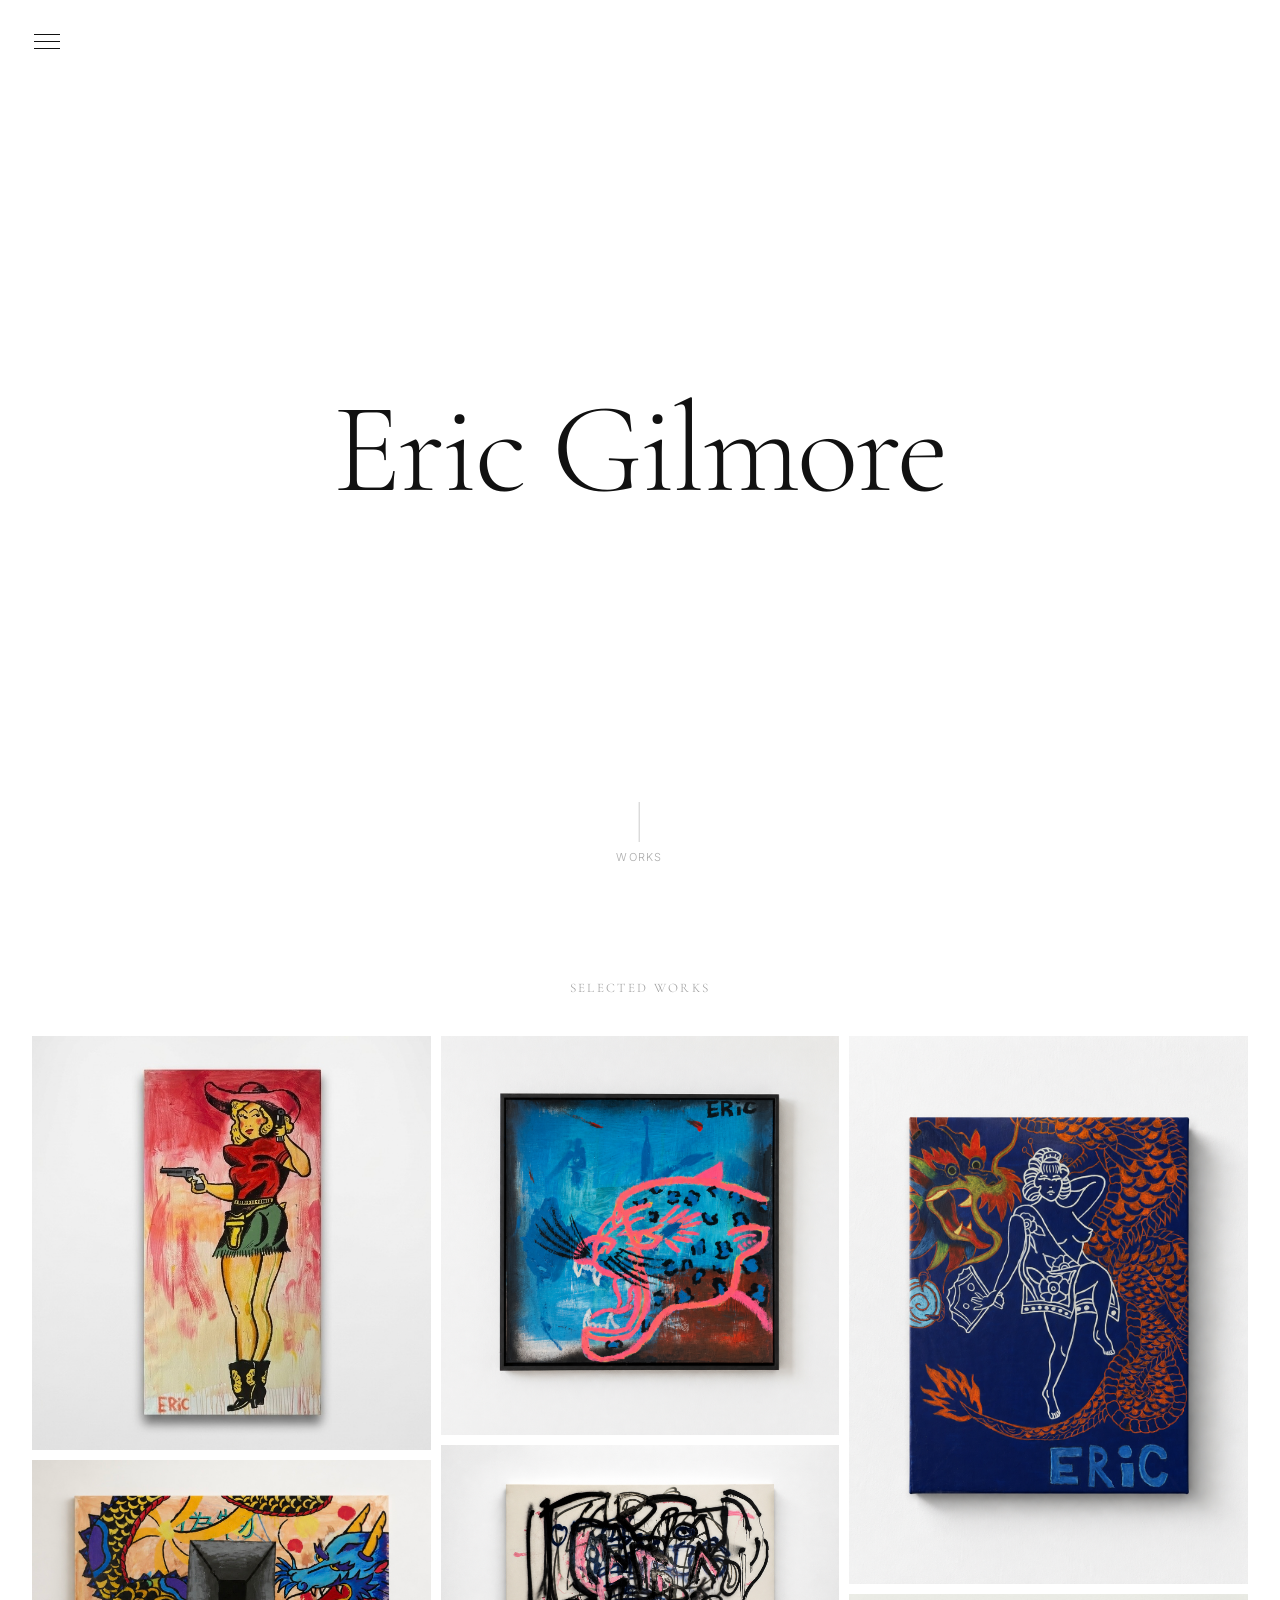
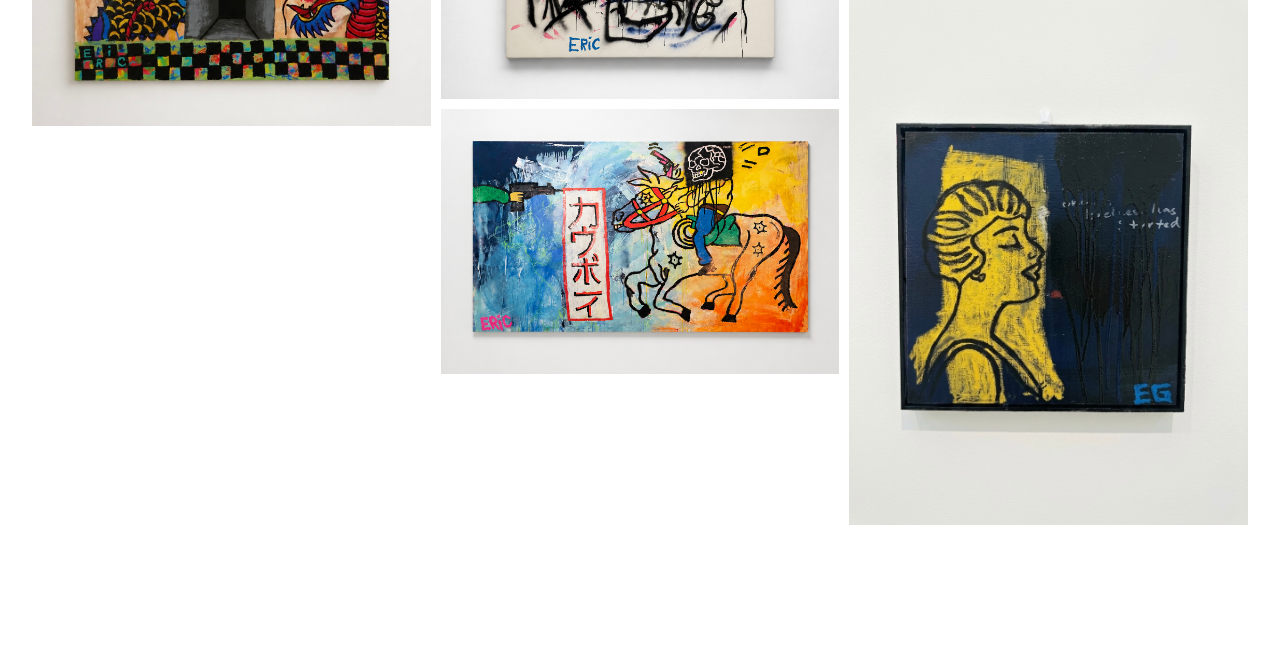
==== index.html @ d4f79631 "add speed-head favicon to all pages Co-Authored-By: Claude Sonnet 4.6 <noreply@anthropic.com>" ====
<!DOCTYPE html>
<html lang="en">
<head>
  <meta charset="UTF-8">
  <base href="/">
  <meta name="viewport" content="width=device-width, initial-scale=1.0">
  <title>Eric Gilmore — Paintings</title>
  <meta name="description" content="Original paintings by Eric Gilmore. Oil on canvas and linen.">
  <link rel="preconnect" href="https://fonts.googleapis.com">
  <link rel="preconnect" href="https://fonts.gstatic.com" crossorigin>
  <link href="https://fonts.googleapis.com/css2?family=Cormorant+Garamond:ital,wght@0,300;0,400;1,300&family=Inter:wght@300;400&display=swap" rel="stylesheet">
  <link rel="icon" type="image/jpeg" href="/images/speed-head/speed-logo.jpg">
  <link rel="stylesheet" href="css/style.css">
</head>
<body>

  <!-- Hamburger menu button (top-left) -->
  <button class="menu-btn" id="menuBtn" aria-label="Open menu" aria-expanded="false">
    <span></span>
    <span></span>
    <span></span>
  </button>

  <!-- Full-screen overlay menu -->
  <nav class="menu-overlay" id="menuOverlay" aria-hidden="true">
    <p class="menu-nav-label">Navigation</p>
    <ul>
      <li><a href="/about/">About</a></li>
      <li><a href="/exhibits/">Exhibits</a></li>
      <li><a href="/contact/">Contact</a></li>
    </ul>
  </nav>

  <!-- Hero banner -->
  <section class="hero">
    <h1>Eric Gilmore</h1>
    <div class="hero-scroll" aria-hidden="true">
      <div class="hero-scroll-line"></div>
      <span>Works</span>
    </div>
  </section>

  <!-- Gallery -->
  <section class="gallery-section" id="works">
    <h2>Selected Works</h2>
    <div class="gallery" id="gallery"></div>
  </section>

  <script src="js/artworks.js"></script>
  <script src="js/main.js"></script>
</body>
</html>
---- css/style.css ----
/* ── Reset & Base ── */
*, *::before, *::after { box-sizing: border-box; margin: 0; padding: 0; }

html { scroll-behavior: smooth; }

body {
  background: #fff;
  color: #111;
  font-family: 'Inter', 'Helvetica Neue', Helvetica, sans-serif;
  font-weight: 300;
  -webkit-font-smoothing: antialiased;
}

/* ── Menu Button ── */
.menu-btn {
  position: absolute;
  top: 28px;
  left: 28px;
  z-index: 300;
  background: none;
  border: none;
  cursor: pointer;
  padding: 6px;
  display: flex;
  flex-direction: column;
  gap: 6px;
}

.menu-btn span {
  display: block;
  width: 26px;
  height: 1px;
  background: #111;
  transition: all 0.35s cubic-bezier(0.76, 0, 0.24, 1);
  transform-origin: center;
}

.menu-btn.is-open span:nth-child(1) {
  transform: translateY(7px) rotate(45deg);
}
.menu-btn.is-open span:nth-child(2) {
  opacity: 0;
  transform: scaleX(0);
}
.menu-btn.is-open span:nth-child(3) {
  transform: translateY(-7px) rotate(-45deg);
}

/* ── Menu Overlay ── */
.menu-overlay {
  position: fixed;
  inset: 0;
  background: #fff;
  z-index: 200;
  display: flex;
  flex-direction: column;
  justify-content: flex-start;
  padding: 15vh 10vw 10vh;
  overflow-y: auto;
  transform: translateY(-100%);
  transition: transform 0.5s cubic-bezier(0.76, 0, 0.24, 1);
  pointer-events: none;
}

.menu-overlay.is-open {
  transform: translateY(0);
  pointer-events: all;
}

.menu-overlay ul {
  list-style: none;
}

.menu-overlay li {
  overflow: hidden;
  margin-bottom: 16px;
}

.menu-overlay a {
  display: block;
  font-family: 'Cormorant Garamond', 'Georgia', serif;
  font-size: clamp(52px, 9vw, 112px);
  font-weight: 300;
  color: #111;
  text-decoration: none;
  letter-spacing: -0.02em;
  line-height: 1.05;
  transform: translateY(100%);
  transition: transform 0.5s cubic-bezier(0.76, 0, 0.24, 1), color 0.2s ease;
}

.menu-overlay.is-open a {
  transform: translateY(0);
}

.menu-overlay li:nth-child(2) a { transition-delay: 0.06s; }
.menu-overlay li:nth-child(3) a { transition-delay: 0.12s; }

.menu-overlay a:hover {
  font-style: italic;
  color: #555;
}

.menu-nav-label {
  font-size: 11px;
  letter-spacing: 0.15em;
  text-transform: uppercase;
  color: #999;
  margin-bottom: 40px;
}

/* ── Hero ── */
.hero {
  height: 100vh;
  display: flex;
  flex-direction: column;
  align-items: center;
  justify-content: center;
  position: relative;
}

.hero h1 {
  font-family: 'Cormorant Garamond', 'Georgia', serif;
  font-weight: 300;
  font-size: clamp(56px, 10vw, 160px);
  letter-spacing: -0.02em;
  text-align: center;
  line-height: 1;
  color: #111;
}

.hero-scroll {
  position: absolute;
  bottom: 36px;
  left: 50%;
  transform: translateX(-50%);
  display: flex;
  flex-direction: column;
  align-items: center;
  gap: 8px;
  color: #aaa;
  font-size: 11px;
  letter-spacing: 0.12em;
  text-transform: uppercase;
  animation: fadeInUp 1.2s ease 0.8s both;
}

.hero-scroll-line {
  width: 1px;
  height: 40px;
  background: #ccc;
  animation: scrollLine 1.8s ease-in-out infinite;
}

@keyframes scrollLine {
  0% { transform: scaleY(0); transform-origin: top; }
  50% { transform: scaleY(1); transform-origin: top; }
  50.01% { transform-origin: bottom; }
  100% { transform: scaleY(0); transform-origin: bottom; }
}

@keyframes fadeInUp {
  from { opacity: 0; transform: translateX(-50%) translateY(12px); }
  to { opacity: 1; transform: translateX(-50%) translateY(0); }
}

/* ── Gallery ── */
.gallery-section {
  padding: 80px 32px 120px;
}

.gallery-section h2 {
  font-family: 'Cormorant Garamond', serif;
  font-weight: 300;
  font-size: 13px;
  letter-spacing: 0.18em;
  text-transform: uppercase;
  color: #999;
  margin-bottom: 40px;
  text-align: center;
}

.gallery {
  columns: 3;
  column-gap: 10px;
}

@media (max-width: 900px) { .gallery { columns: 2; } }
@media (max-width: 540px) { .gallery { columns: 1; } }

/* ── Artwork Item ── */
.artwork-item {
  break-inside: avoid;
  margin-bottom: 10px;
  position: relative;
  cursor: pointer;
  overflow: hidden;
  display: block;
  text-decoration: none;
}

.artwork-img {
  width: 100%;
  display: block;
  height: auto;
  image-rendering: auto;
  transition: transform 0.5s cubic-bezier(0.25, 0.46, 0.45, 0.94);
}

.artwork-placeholder {
  width: 100%;
  display: block;
  transition: transform 0.5s cubic-bezier(0.25, 0.46, 0.45, 0.94);
}

.artwork-item:hover .artwork-img,
.artwork-item:hover .artwork-placeholder {
  transform: scale(1.02);
}

.artwork-hover {
  position: absolute;
  inset: 0;
  background: rgba(10, 10, 10, 0.5);
  display: flex;
  align-items: center;
  justify-content: center;
  opacity: 0;
  transition: opacity 0.28s ease;
}

.artwork-item:hover .artwork-hover {
  opacity: 1;
}

.artwork-price-tag {
  color: #fff;
  font-family: 'Inter', sans-serif;
  font-size: 26px;
  font-weight: 300;
  letter-spacing: 0.04em;
}

.artwork-price-tag.is-sold {
  font-family: 'Cormorant Garamond', serif;
  font-style: italic;
  font-size: 28px;
  color: #ddd;
}

/* ── Painting Detail Page ── */
.site-name-link {
  position: absolute;
  top: 18px;
  left: 50%;
  transform: translateX(-50%);
  font-family: 'Cormorant Garamond', serif;
  font-weight: 300;
  font-size: 32px;
  letter-spacing: 0.04em;
  color: #111;
  text-decoration: none;
  white-space: nowrap;
  z-index: 50;
  transition: color 0.2s;
}
.site-name-link:hover { color: #777; }

.back-link {
  position: absolute;
  top: 28px;
  right: 40px;
  font-size: 12px;
  letter-spacing: 0.1em;
  text-transform: uppercase;
  color: #777;
  text-decoration: none;
  z-index: 50;
  transition: color 0.2s;
}
.back-link:hover { color: #111; }

.painting-layout {
  display: grid;
  grid-template-columns: 1fr 380px;
  min-height: 100vh;
  padding-top: 80px;
}

@media (max-width: 860px) {
  .painting-layout { grid-template-columns: 1fr; }
}

.painting-left {
  padding: 40px 40px 80px 40px;
}

.painting-image-stack {
  display: flex;
  flex-direction: column;
  gap: 12px;
  align-items: flex-start;
}

.painting-stack-img {
  display: block;
  max-width: 100%;
  width: 100%;
  height: auto;
  image-rendering: auto;
}

.painting-main-placeholder {
  width: 100%;
  max-height: 70vh;
  display: block;
}

/* ── Painting Info (Right Panel) ── */
.painting-right {
  padding: 40px 40px 80px 0;
  display: flex;
  flex-direction: column;
  border-left: 1px solid #eee;
  position: sticky;
  top: 80px;
  height: fit-content;
  max-height: calc(100vh - 80px);
  overflow-y: auto;
}

@media (max-width: 860px) {
  .painting-right {
    padding: 0 40px 80px 40px;
    border-left: none;
    border-top: 1px solid #eee;
    position: static;
  }
}

.painting-title {
  font-family: 'Cormorant Garamond', serif;
  font-weight: 300;
  font-size: clamp(28px, 3vw, 44px);
  letter-spacing: -0.01em;
  line-height: 1.1;
  margin-bottom: 24px;
  color: #111;
}

.painting-meta {
  list-style: none;
  margin-bottom: 28px;
}

.painting-meta li {
  font-size: 13px;
  letter-spacing: 0.04em;
  color: #666;
  padding: 14px 0;
  border-bottom: 1px solid #f0f0f0;
  display: flex;
  justify-content: space-between;
}

.painting-meta li span:first-child {
  text-transform: uppercase;
  font-size: 10px;
  letter-spacing: 0.14em;
  color: #aaa;
}

.painting-price {
  font-family: 'Inter', sans-serif;
  font-size: 22px;
  font-weight: 300;
  color: #111;
  margin-bottom: 32px;
  letter-spacing: 0.02em;
}

.painting-price.is-sold {
  font-family: 'Cormorant Garamond', serif;
  font-style: italic;
  color: #999;
  font-size: 22px;
}

.painting-description {
  font-size: 15px;
  line-height: 1.75;
  color: #444;
  flex: 1;
}

.painting-description p + p {
  margin-top: 1em;
}

.painting-inquire {
  display: inline-block;
  margin-top: 32px;
  padding: 14px 28px;
  background: #111;
  color: #fff;
  font-size: 12px;
  letter-spacing: 0.14em;
  text-transform: uppercase;
  text-decoration: none;
  transition: background 0.2s;
}
.painting-inquire:hover { background: #333; }

/* ── Exhibits Page ── */
.page-header {
  padding: 120px 40px 60px;
}

.page-header h1 {
  font-family: 'Cormorant Garamond', serif;
  font-weight: 300;
  font-size: clamp(40px, 6vw, 80px);
  letter-spacing: -0.02em;
  color: #111;
}

.exhibits-list {
  padding: 0 40px 120px;
  max-width: 800px;
}

.exhibit-item {
  padding: 36px 0;
  border-top: 1px solid #eee;
  display: grid;
  grid-template-columns: 120px 1fr;
  gap: 24px;
}

.exhibit-year {
  font-size: 12px;
  letter-spacing: 0.1em;
  color: #aaa;
  padding-top: 4px;
  text-transform: uppercase;
}

.exhibit-title {
  font-family: 'Cormorant Garamond', serif;
  font-size: 22px;
  font-weight: 300;
  color: #111;
  margin-bottom: 6px;
}

.exhibit-venue {
  font-size: 13px;
  color: #777;
  margin-bottom: 4px;
}

.exhibit-location {
  font-size: 12px;
  letter-spacing: 0.05em;
  color: #aaa;
  text-transform: uppercase;
}

.exhibit-dates {
  font-size: 13px;
  color: #999;
  margin-top: 6px;
  font-style: italic;
  font-family: 'Cormorant Garamond', serif;
  font-size: 16px;
}

/* ── Contact Page ── */
.contact-layout {
  display: grid;
  grid-template-columns: 1fr 1fr;
  min-height: calc(100vh - 90px);
}

@media (max-width: 720px) { .contact-layout { grid-template-columns: 1fr; } }

.contact-left {
  padding: 120px 60px 80px 40px;
}

.contact-left h1 {
  font-family: 'Cormorant Garamond', serif;
  font-weight: 300;
  font-size: clamp(36px, 5vw, 64px);
  letter-spacing: -0.02em;
  margin-bottom: 28px;
  color: #111;
}

.contact-left p {
  font-size: 15px;
  line-height: 1.75;
  color: #555;
  max-width: 400px;
  margin-bottom: 40px;
}

.contact-email-link {
  font-family: 'Cormorant Garamond', serif;
  font-size: 20px;
  color: #111;
  text-decoration: none;
  border-bottom: 1px solid #111;
  padding-bottom: 2px;
  transition: color 0.2s, border-color 0.2s;
}
.contact-email-link:hover { color: #666; border-color: #666; }

.contact-right {
  padding: 120px 40px 80px 60px;
}

.contact-form {
  max-width: 440px;
}

.form-group {
  margin-bottom: 28px;
}

.form-label {
  display: block;
  font-size: 10px;
  letter-spacing: 0.18em;
  text-transform: uppercase;
  color: #aaa;
  margin-bottom: 10px;
}

.form-input,
.form-textarea {
  width: 100%;
  border: none;
  border-bottom: 1px solid #ddd;
  padding: 8px 0;
  font-family: 'Inter', sans-serif;
  font-size: 15px;
  font-weight: 300;
  color: #111;
  background: transparent;
  outline: none;
  transition: border-color 0.2s;
  resize: none;
}

.form-input:focus,
.form-textarea:focus {
  border-color: #111;
}

.form-textarea {
  min-height: 120px;
}

.form-submit {
  display: inline-block;
  padding: 14px 32px;
  background: #111;
  color: #fff;
  font-size: 11px;
  letter-spacing: 0.18em;
  text-transform: uppercase;
  border: none;
  cursor: pointer;
  transition: background 0.2s;
}
.form-submit:hover { background: #333; }

/* ── Utility ── */
.sr-only {
  position: absolute;
  width: 1px;
  height: 1px;
  overflow: hidden;
  clip: rect(0 0 0 0);
  white-space: nowrap;
}

/* ── About Page ── */
.about-section {
  padding: 100px 40px 80px;
}

.about-grid {
  display: grid;
  grid-template-columns: 1fr 1fr;
  gap: 80px;
  max-width: 1100px;
  align-items: start;
}

@media (max-width: 720px) {
  .about-grid { grid-template-columns: 1fr; gap: 40px; }
}

.about-photo-col img {
  width: 100%;
  display: block;
}

.about-photo-placeholder {
  width: 100%;
  padding-top: 120%;
  background: #e8e4df;
}

.about-heading {
  font-family: 'Cormorant Garamond', serif;
  font-weight: 300;
  font-size: clamp(36px, 5vw, 64px);
  letter-spacing: -0.02em;
  color: #111;
  margin-bottom: 28px;
}

.about-bio {
  font-size: 19px;
  line-height: 1.9;
  color: #444;
}

.about-bio p + p {
  margin-top: 1.2em;
}

/* ── Instagram Section ── */
.instagram-section {
  padding: 60px 40px 120px;
  border-top: 1px solid #eee;
}

.instagram-header {
  display: flex;
  align-items: baseline;
  gap: 20px;
  margin-bottom: 40px;
}

.instagram-label {
  font-family: 'Cormorant Garamond', serif;
  font-weight: 300;
  font-size: 13px;
  letter-spacing: 0.18em;
  text-transform: uppercase;
  color: #999;
}

.instagram-handle {
  font-family: 'Cormorant Garamond', serif;
  font-size: 22px;
  font-weight: 300;
  color: #111;
  text-decoration: none;
  border-bottom: 1px solid #111;
  padding-bottom: 2px;
  transition: color 0.2s, border-color 0.2s;
}
.instagram-handle:hover { color: #777; border-color: #777; }

.instagram-feed-placeholder {
  background: #f7f5f3;
  padding: 60px 40px;
  text-align: center;
  color: #aaa;
  font-size: 13px;
  letter-spacing: 0.05em;
}

@media (max-width: 600px) {
  .about-section { padding: 80px 20px 60px; }
  .instagram-section { padding: 40px 20px 80px; }
}

/* ── Mobile & Touch ── */

/* Remove tap highlight on iOS */
* { -webkit-tap-highlight-color: transparent; }

/* Prevent iOS from zooming into form inputs */
.form-input,
.form-textarea {
  font-size: 16px;
}

/* On touch devices (no hover), always show price overlay */
@media (hover: none) {
  .artwork-hover {
    opacity: 1;
    background: rgba(10, 10, 10, 0.38);
  }
  .artwork-item:hover .artwork-img,
  .artwork-item:hover .artwork-placeholder {
    transform: none;
  }
}

/* On mobile, show painting info ABOVE images so price is seen first */
@media (max-width: 860px) {
  .painting-left  { order: 2; }
  .painting-right { order: 1; }
}

@media (max-width: 600px) {
  /* Header elements */
  .menu-btn { top: 22px; left: 16px; }
  .site-name-link { font-size: 22px; top: 20px; }
  .back-link { top: 28px; right: 16px; font-size: 11px; }

  /* Hero */
  .hero h1 { padding: 0 20px; }

  /* Gallery */
  .gallery-section { padding: 48px 16px 80px; }

  /* Painting detail */
  .painting-layout { padding-top: 72px; }
  .painting-left   { padding: 24px 16px 48px; }
  .painting-right  { padding: 24px 16px 40px; }
  .painting-title  { font-size: 28px; }
  .painting-meta li { font-size: 12px; }
  .painting-inquire { width: 100%; text-align: center; padding: 16px; }

  /* Exhibits */
  .page-header { padding: 90px 20px 40px; }
  .exhibits-list { padding: 0 20px 80px; }
  .exhibit-item { grid-template-columns: 72px 1fr; gap: 12px; padding: 24px 0; }

  /* Contact */
  .contact-left  { padding: 90px 20px 40px; }
  .contact-right { padding: 32px 20px 80px; }
  .contact-form  { max-width: 100%; }
}
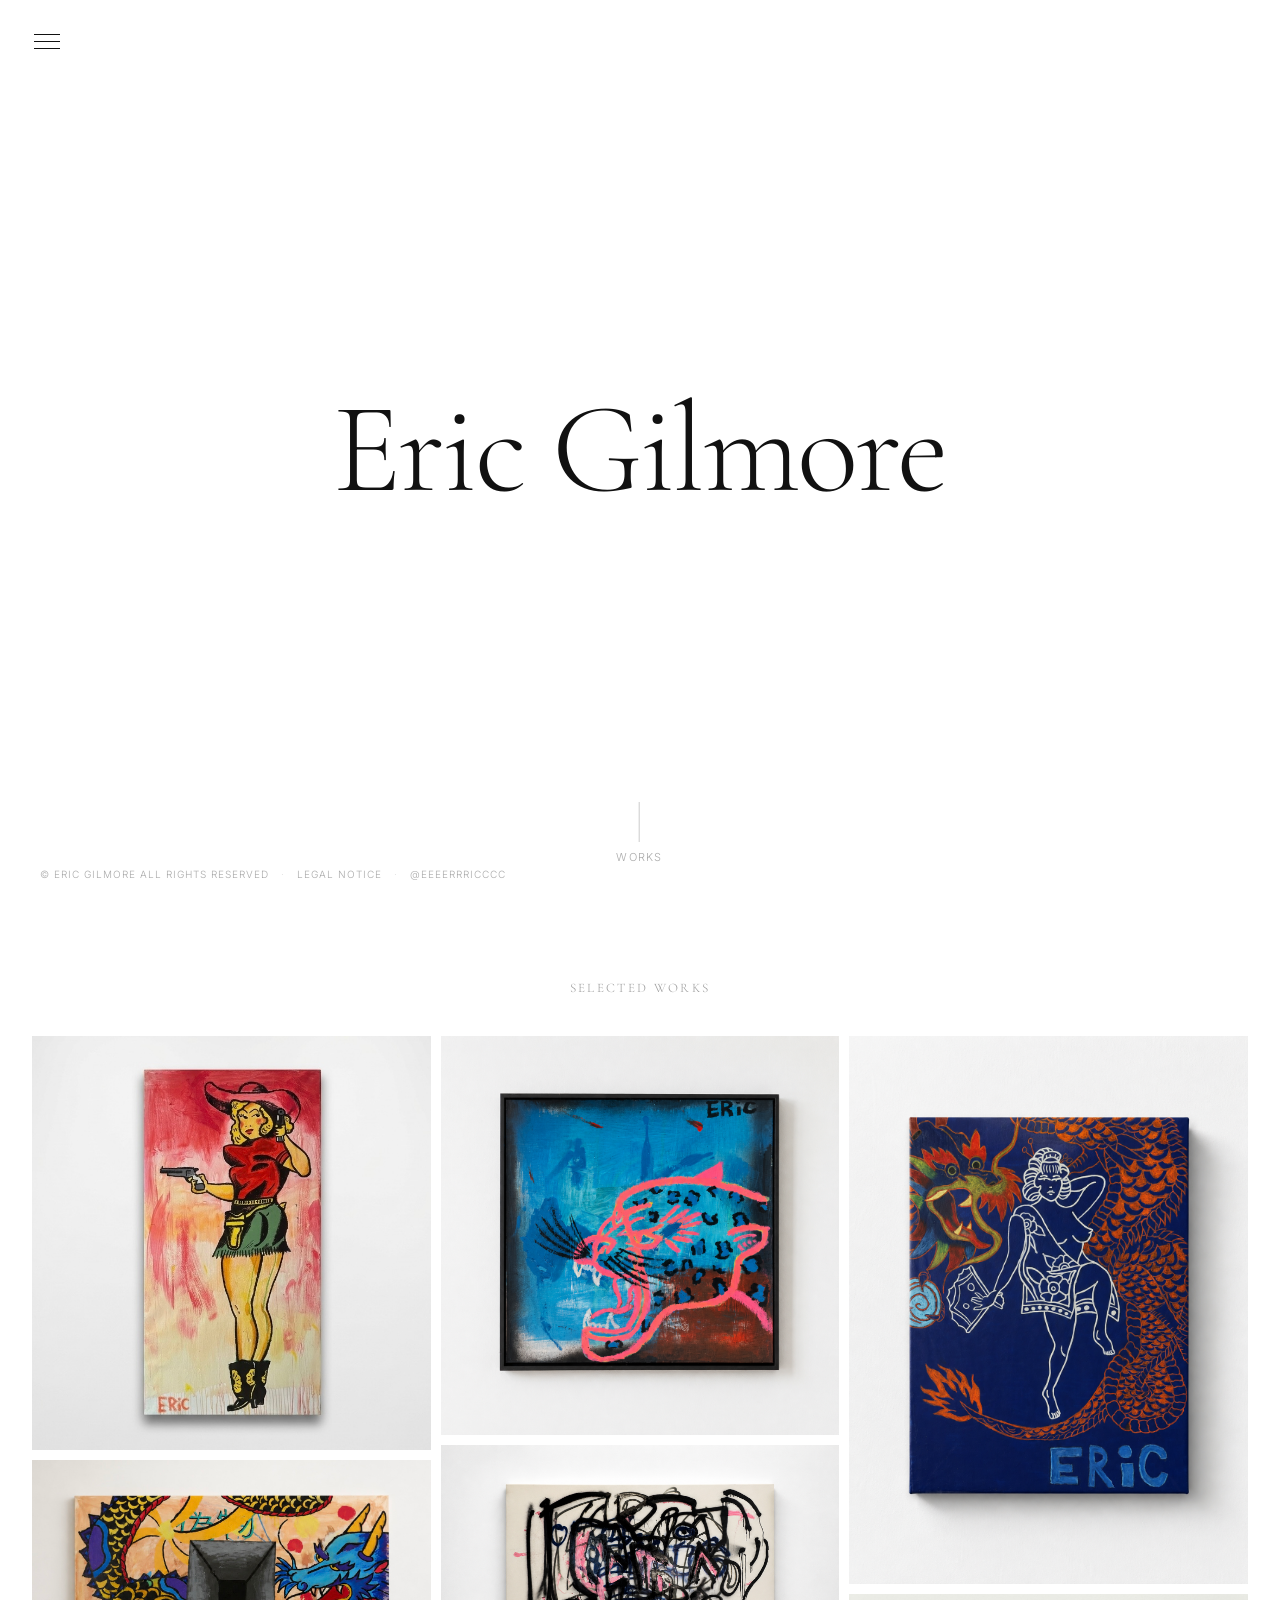
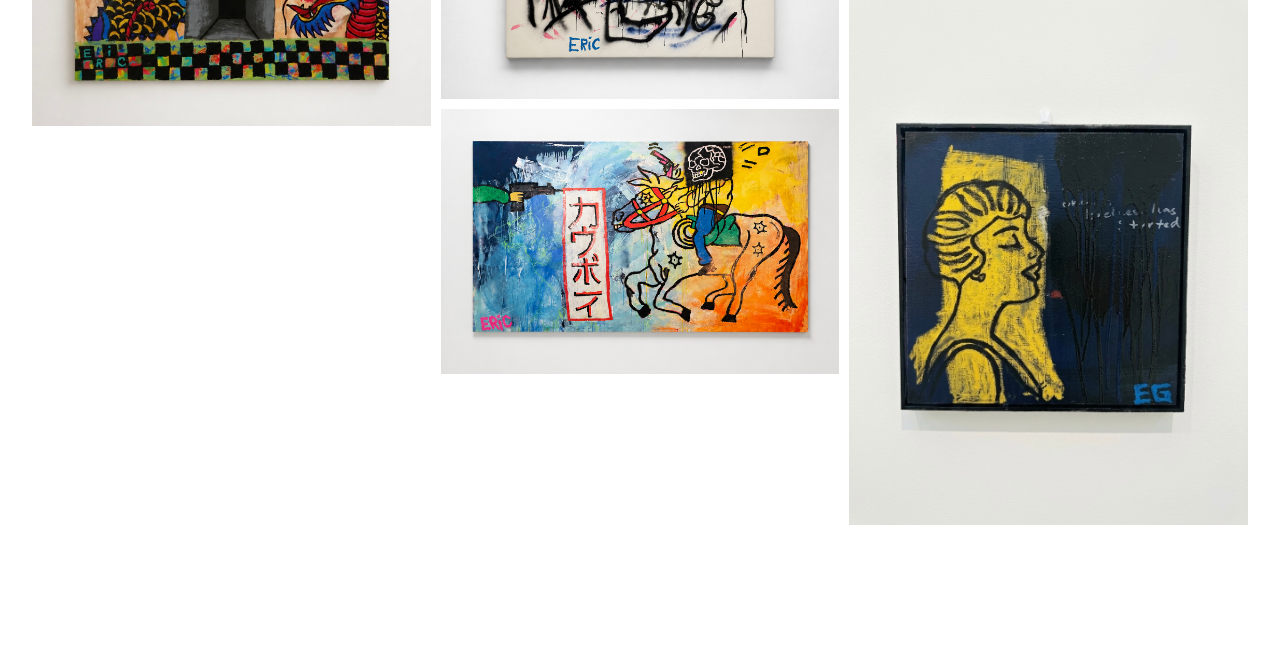
==== commit e98d41ae: "sold hover effect, mobile tap-to-reveal, footer, contact email update Co-Authored-By: Claude Sonnet " ====
--- a/index.html
+++ b/index.html
@@ -46,6 +46,14 @@
     <div class="gallery" id="gallery"></div>
   </section>
 
+  <footer class="site-footer">
+    <span>© Eric Gilmore All Rights Reserved</span>
+    <span class="footer-divider">·</span>
+    <span>Legal Notice</span>
+    <span class="footer-divider">·</span>
+    <a href="https://www.instagram.com/eeeerrricccc" target="_blank" rel="noopener noreferrer">@eeeerrricccc</a>
+  </footer>
+
   <script src="js/artworks.js"></script>
   <script src="js/main.js"></script>
 </body>
--- a/css/style.css
+++ b/css/style.css
@@ -246,6 +246,12 @@
   font-style: italic;
   font-size: 28px;
   color: #ddd;
+  transition: font-size 0.2s ease;
+}
+
+.artwork-item:hover .artwork-price-tag.is-sold {
+  font-size: 40px;
+  font-weight: 700;
 }
 
 /* ── Painting Detail Page ── */
@@ -692,22 +698,56 @@
   font-size: 16px;
 }
 
-/* On touch devices (no hover), always show price overlay */
+/* On touch devices: hidden by default, revealed on tap */
 @media (hover: none) {
-  .artwork-hover {
-    opacity: 1;
-    background: rgba(10, 10, 10, 0.38);
-  }
   .artwork-item:hover .artwork-img,
   .artwork-item:hover .artwork-placeholder {
     transform: none;
   }
+  .artwork-item.touch-active .artwork-hover {
+    opacity: 1;
+    background: rgba(10, 10, 10, 0.5);
+  }
 }
 
 /* On mobile, show painting info ABOVE images so price is seen first */
 @media (max-width: 860px) {
   .painting-left  { order: 2; }
   .painting-right { order: 1; }
+}
+
+/* ── Footer ── */
+.site-footer {
+  position: fixed;
+  bottom: 20px;
+  left: 40px;
+  font-size: 10px;
+  letter-spacing: 0.1em;
+  text-transform: uppercase;
+  color: #aaa;
+  z-index: 10;
+  display: flex;
+  gap: 12px;
+  align-items: center;
+}
+
+.site-footer a {
+  color: #aaa;
+  text-decoration: none;
+  transition: color 0.2s;
+}
+
+.site-footer a:hover { color: #111; }
+
+.footer-divider { opacity: 0.4; }
+
+@media (max-width: 600px) {
+  .site-footer {
+    left: 16px;
+    bottom: 14px;
+    font-size: 9px;
+    gap: 8px;
+  }
 }
 
 @media (max-width: 600px) {
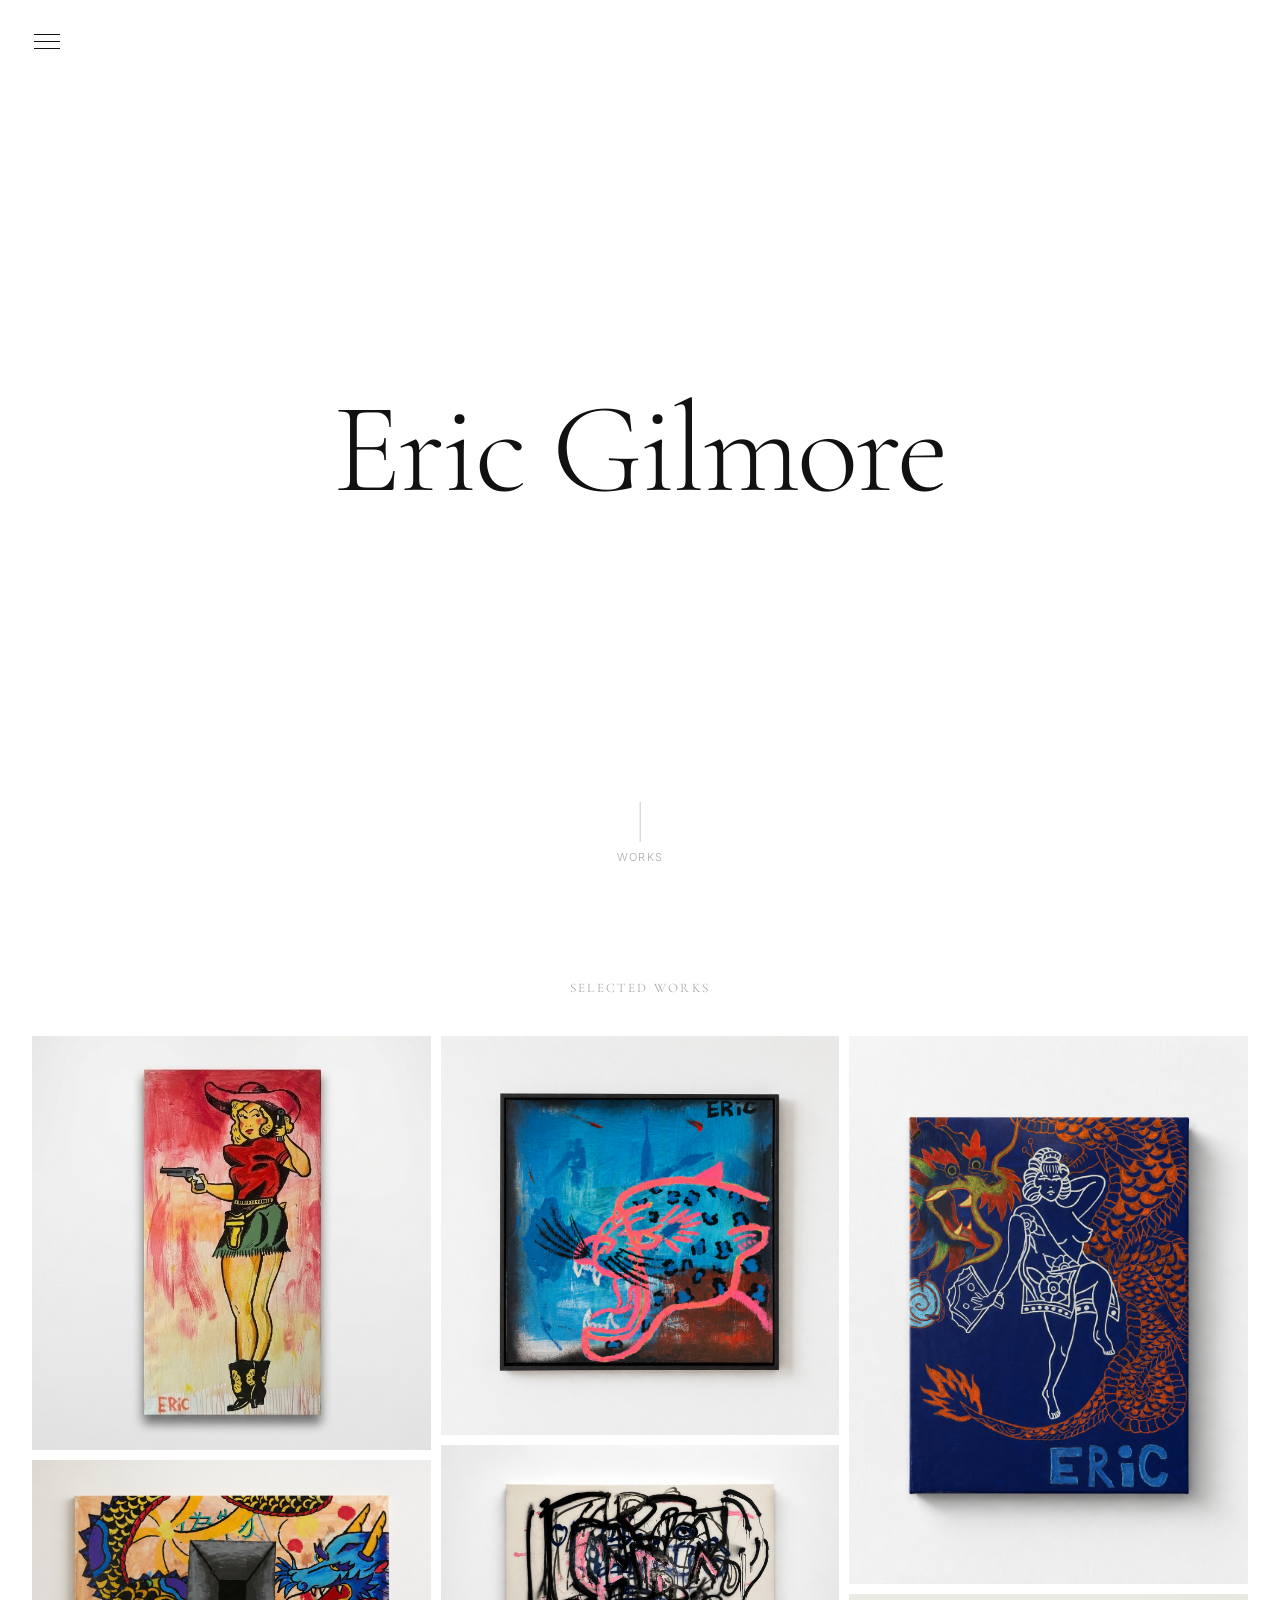
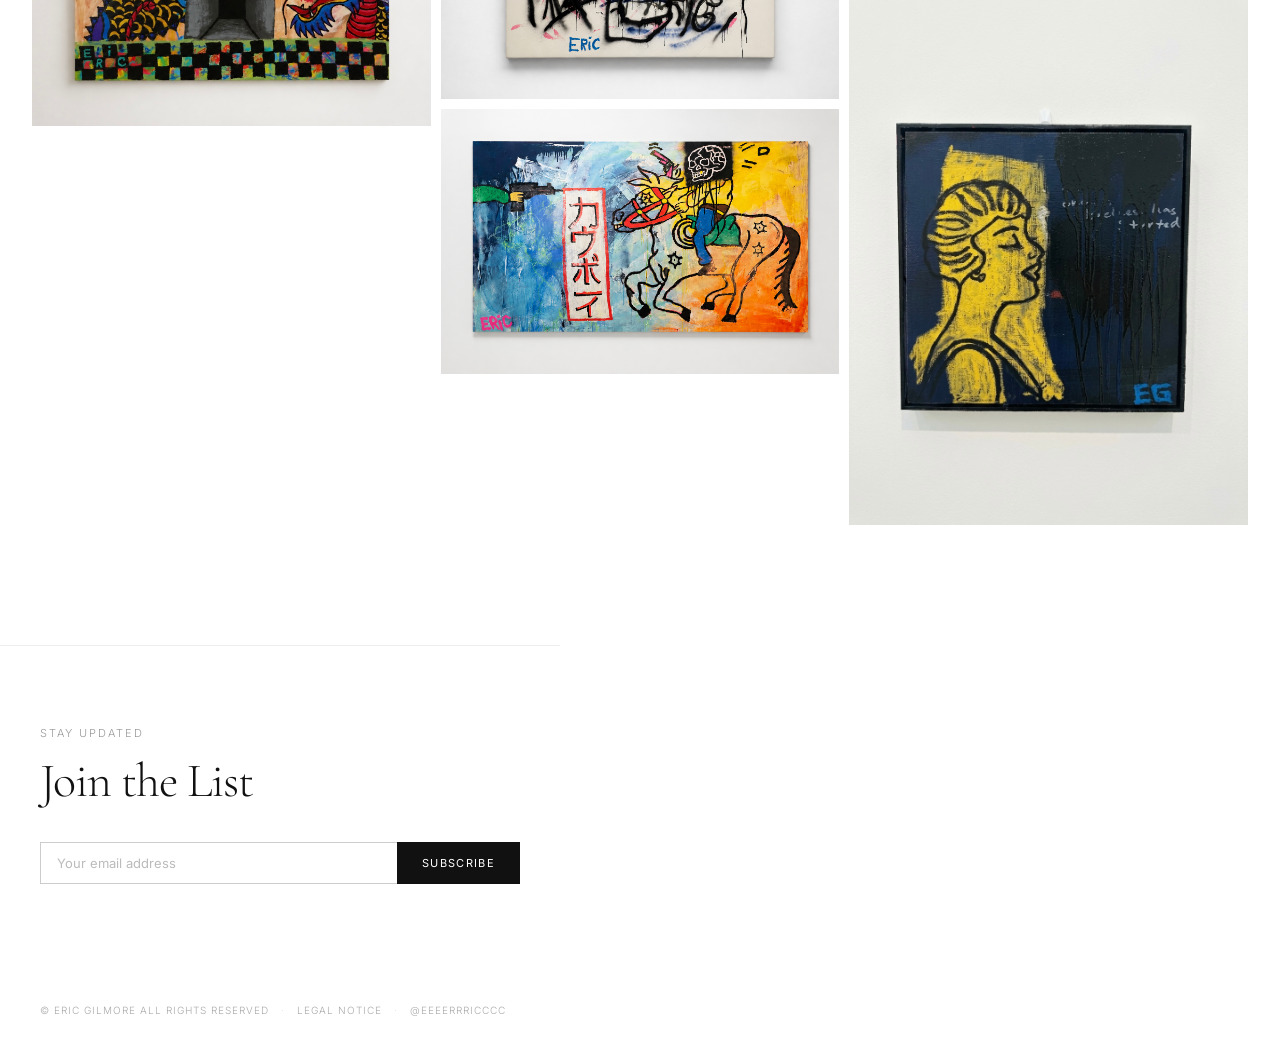
==== commit 74e0b979: "Add MailerLite email signup, footer, favicon, sold badge, mobile touch, and bio updates Co-Authored-" ====
--- a/index.html
+++ b/index.html
@@ -46,6 +46,17 @@
     <div class="gallery" id="gallery"></div>
   </section>
 
+  <section class="email-signup">
+    <p class="email-signup-label">Stay Updated</p>
+    <h2 class="email-signup-heading">Join the List</h2>
+    <form class="email-signup-form ml-block-form" action="https://assets.mailerlite.com/jsonp/2481450/forms/191724880784262954/subscribe" method="post" target="_blank">
+      <input class="email-signup-input" type="email" name="fields[email]" placeholder="Your email address" autocomplete="email" required>
+      <input type="hidden" name="ml-submit" value="1">
+      <input type="hidden" name="anticsrf" value="true">
+      <button class="email-signup-btn" type="submit">Subscribe</button>
+    </form>
+  </section>
+
   <footer class="site-footer">
     <span>© Eric Gilmore All Rights Reserved</span>
     <span class="footer-divider">·</span>
--- a/css/style.css
+++ b/css/style.css
@@ -639,6 +639,77 @@
   margin-top: 1.2em;
 }
 
+/* ── Email Signup ── */
+.email-signup {
+  padding: 80px 40px;
+  border-top: 1px solid #eee;
+  max-width: 560px;
+}
+
+.email-signup-label {
+  font-size: 11px;
+  letter-spacing: 0.18em;
+  text-transform: uppercase;
+  color: #999;
+  margin-bottom: 12px;
+}
+
+.email-signup-heading {
+  font-family: 'Cormorant Garamond', serif;
+  font-weight: 300;
+  font-size: clamp(28px, 4vw, 48px);
+  letter-spacing: -0.02em;
+  color: #111;
+  margin-bottom: 32px;
+}
+
+.email-signup-form {
+  display: flex;
+  gap: 0;
+}
+
+.email-signup-input {
+  flex: 1;
+  border: 1px solid #ccc;
+  border-right: none;
+  padding: 12px 16px;
+  font-family: 'Inter', sans-serif;
+  font-size: 13px;
+  color: #111;
+  outline: none;
+  transition: border-color 0.2s;
+}
+
+.email-signup-input:focus { border-color: #111; }
+
+.email-signup-input::placeholder { color: #bbb; }
+
+.email-signup-btn {
+  background: #111;
+  color: #fff;
+  border: 1px solid #111;
+  padding: 12px 24px;
+  font-family: 'Inter', sans-serif;
+  font-size: 11px;
+  letter-spacing: 0.12em;
+  text-transform: uppercase;
+  cursor: pointer;
+  transition: background 0.2s, color 0.2s;
+  white-space: nowrap;
+}
+
+.email-signup-btn:hover {
+  background: #fff;
+  color: #111;
+}
+
+@media (max-width: 600px) {
+  .email-signup { padding: 60px 20px; }
+  .email-signup-form { flex-direction: column; gap: 10px; }
+  .email-signup-input { border-right: 1px solid #ccc; }
+  .email-signup-btn { width: 100%; }
+}
+
 /* ── Instagram Section ── */
 .instagram-section {
   padding: 60px 40px 120px;
@@ -718,17 +789,14 @@
 
 /* ── Footer ── */
 .site-footer {
-  position: fixed;
-  bottom: 20px;
-  left: 40px;
+  display: flex;
+  gap: 12px;
+  align-items: center;
+  padding: 40px 40px 32px;
   font-size: 10px;
   letter-spacing: 0.1em;
   text-transform: uppercase;
   color: #aaa;
-  z-index: 10;
-  display: flex;
-  gap: 12px;
-  align-items: center;
 }
 
 .site-footer a {
@@ -743,8 +811,7 @@
 
 @media (max-width: 600px) {
   .site-footer {
-    left: 16px;
-    bottom: 14px;
+    padding: 32px 20px 24px;
     font-size: 9px;
     gap: 8px;
   }
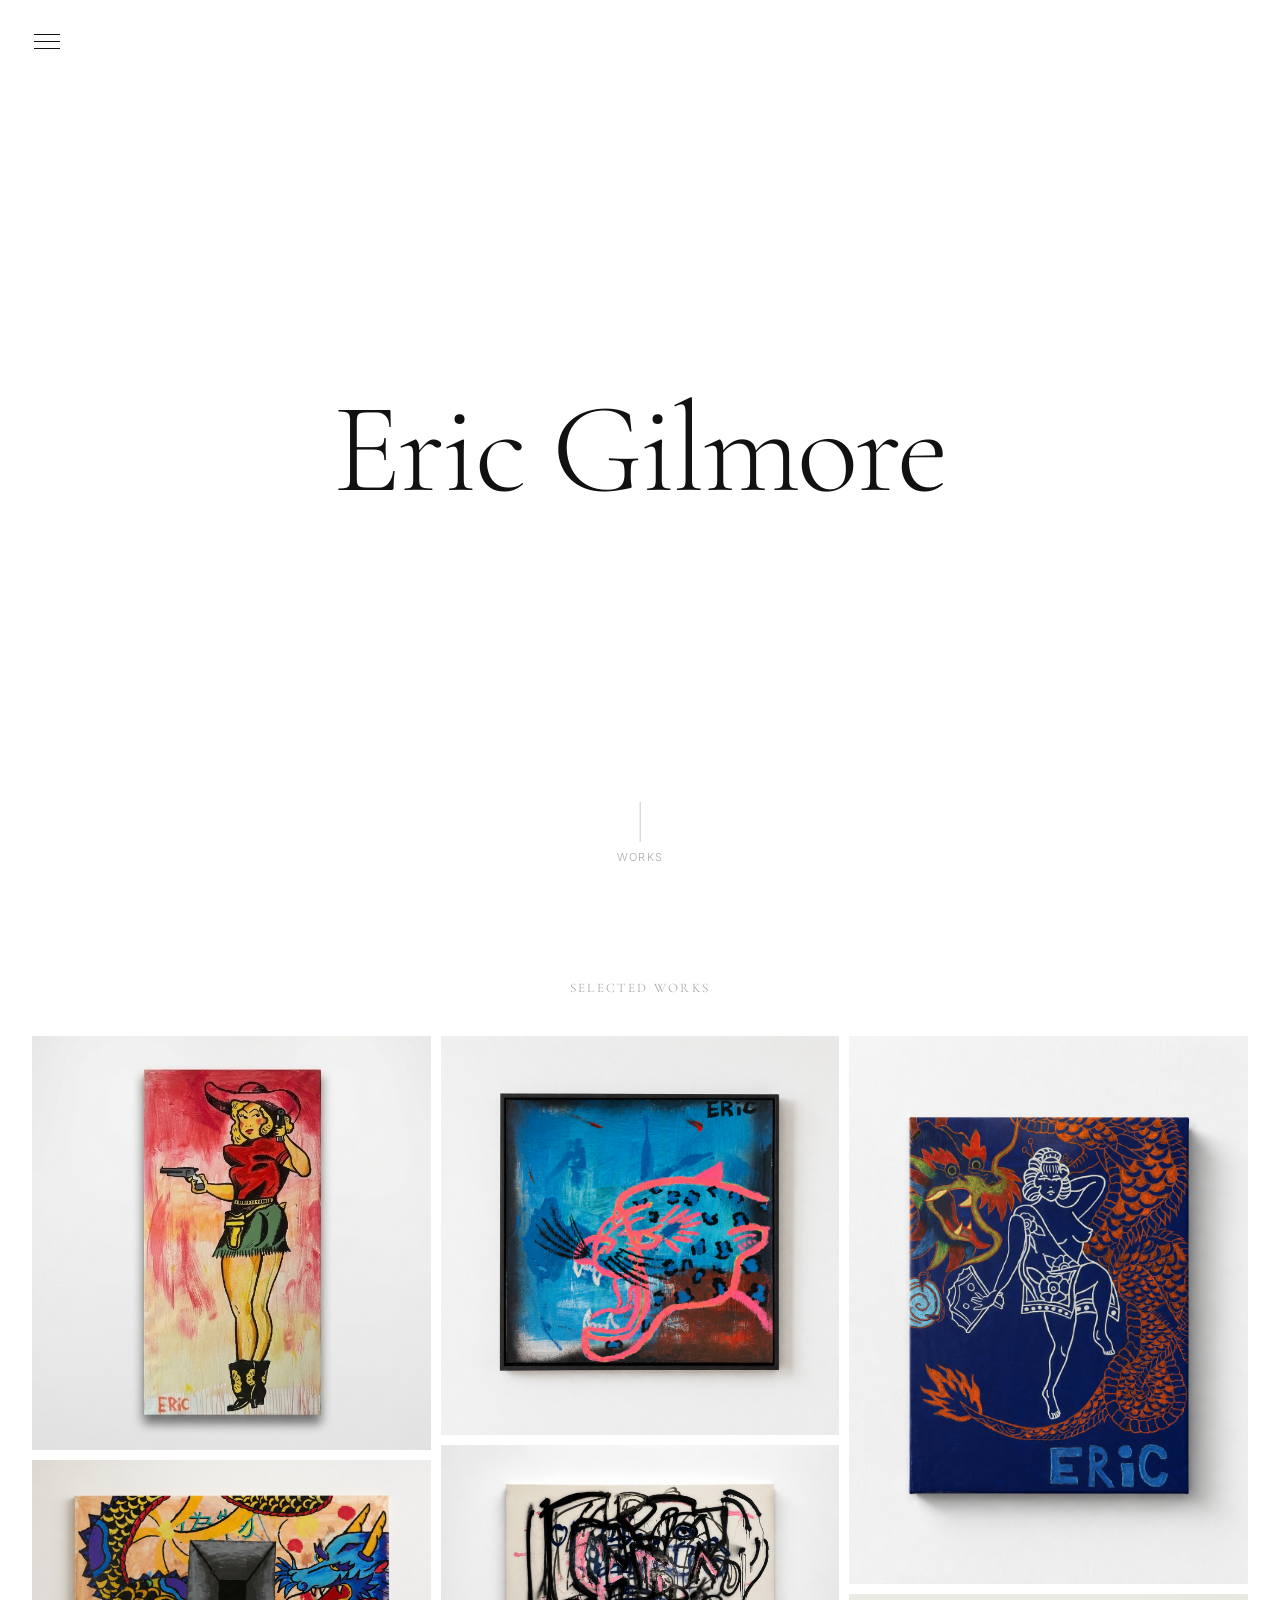
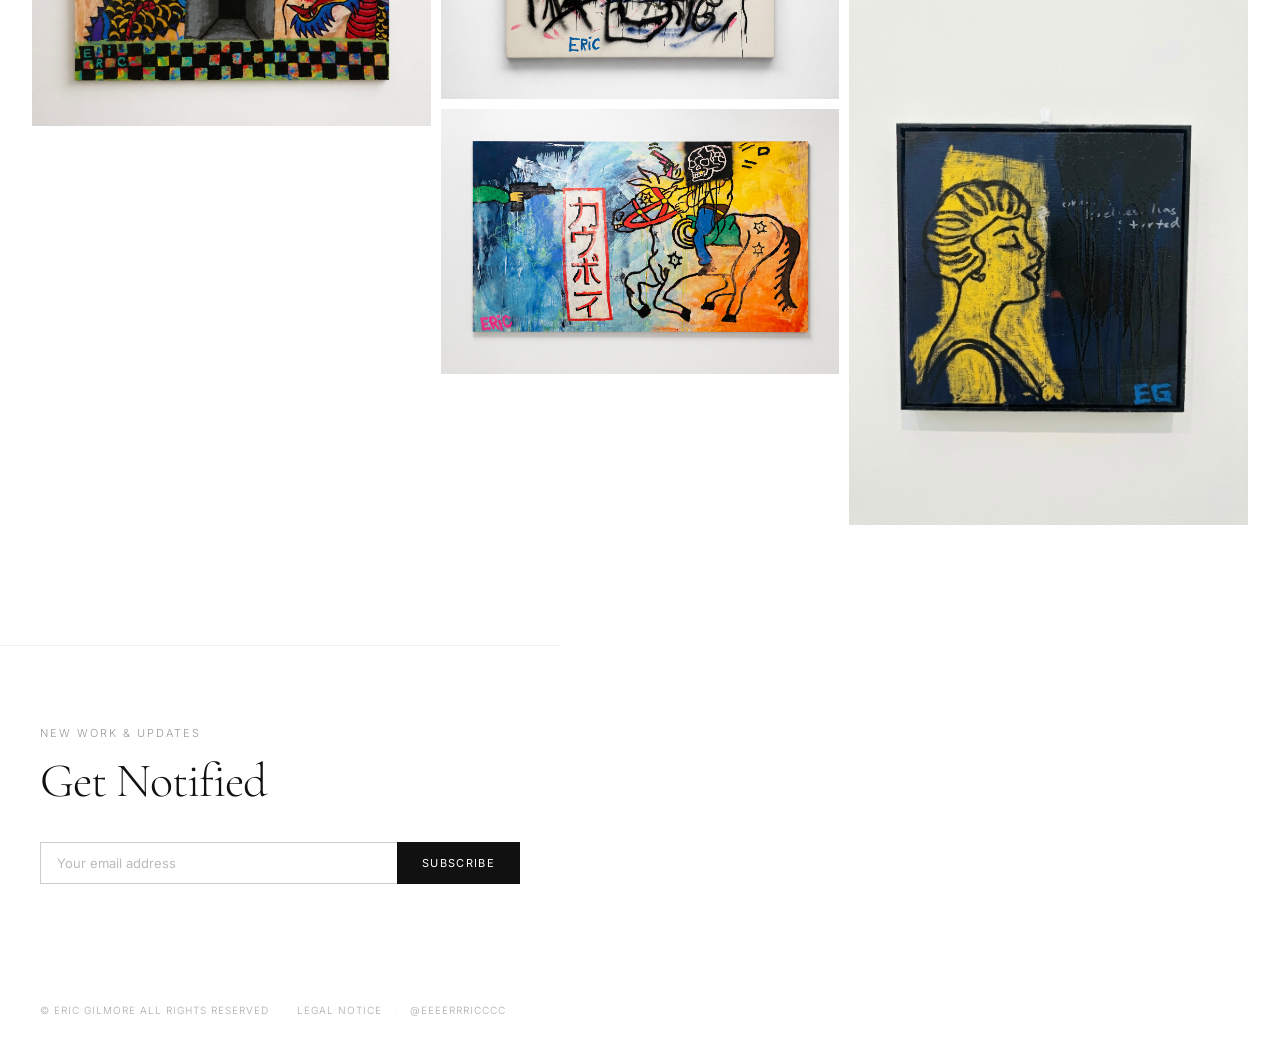
==== commit e29ccf1c: "Update signup copy to 'New Work & Updates / Get Notified', wire contact form to Web3Forms Co-Authore" ====
--- a/index.html
+++ b/index.html
@@ -47,8 +47,8 @@
   </section>
 
   <section class="email-signup">
-    <p class="email-signup-label">Stay Updated</p>
-    <h2 class="email-signup-heading">Join the List</h2>
+    <p class="email-signup-label">New Work & Updates</p>
+    <h2 class="email-signup-heading">Get Notified</h2>
     <form class="email-signup-form ml-block-form" action="https://assets.mailerlite.com/jsonp/2481450/forms/191724880784262954/subscribe" method="post" target="_blank">
       <input class="email-signup-input" type="email" name="fields[email]" placeholder="Your email address" autocomplete="email" required>
       <input type="hidden" name="ml-submit" value="1">
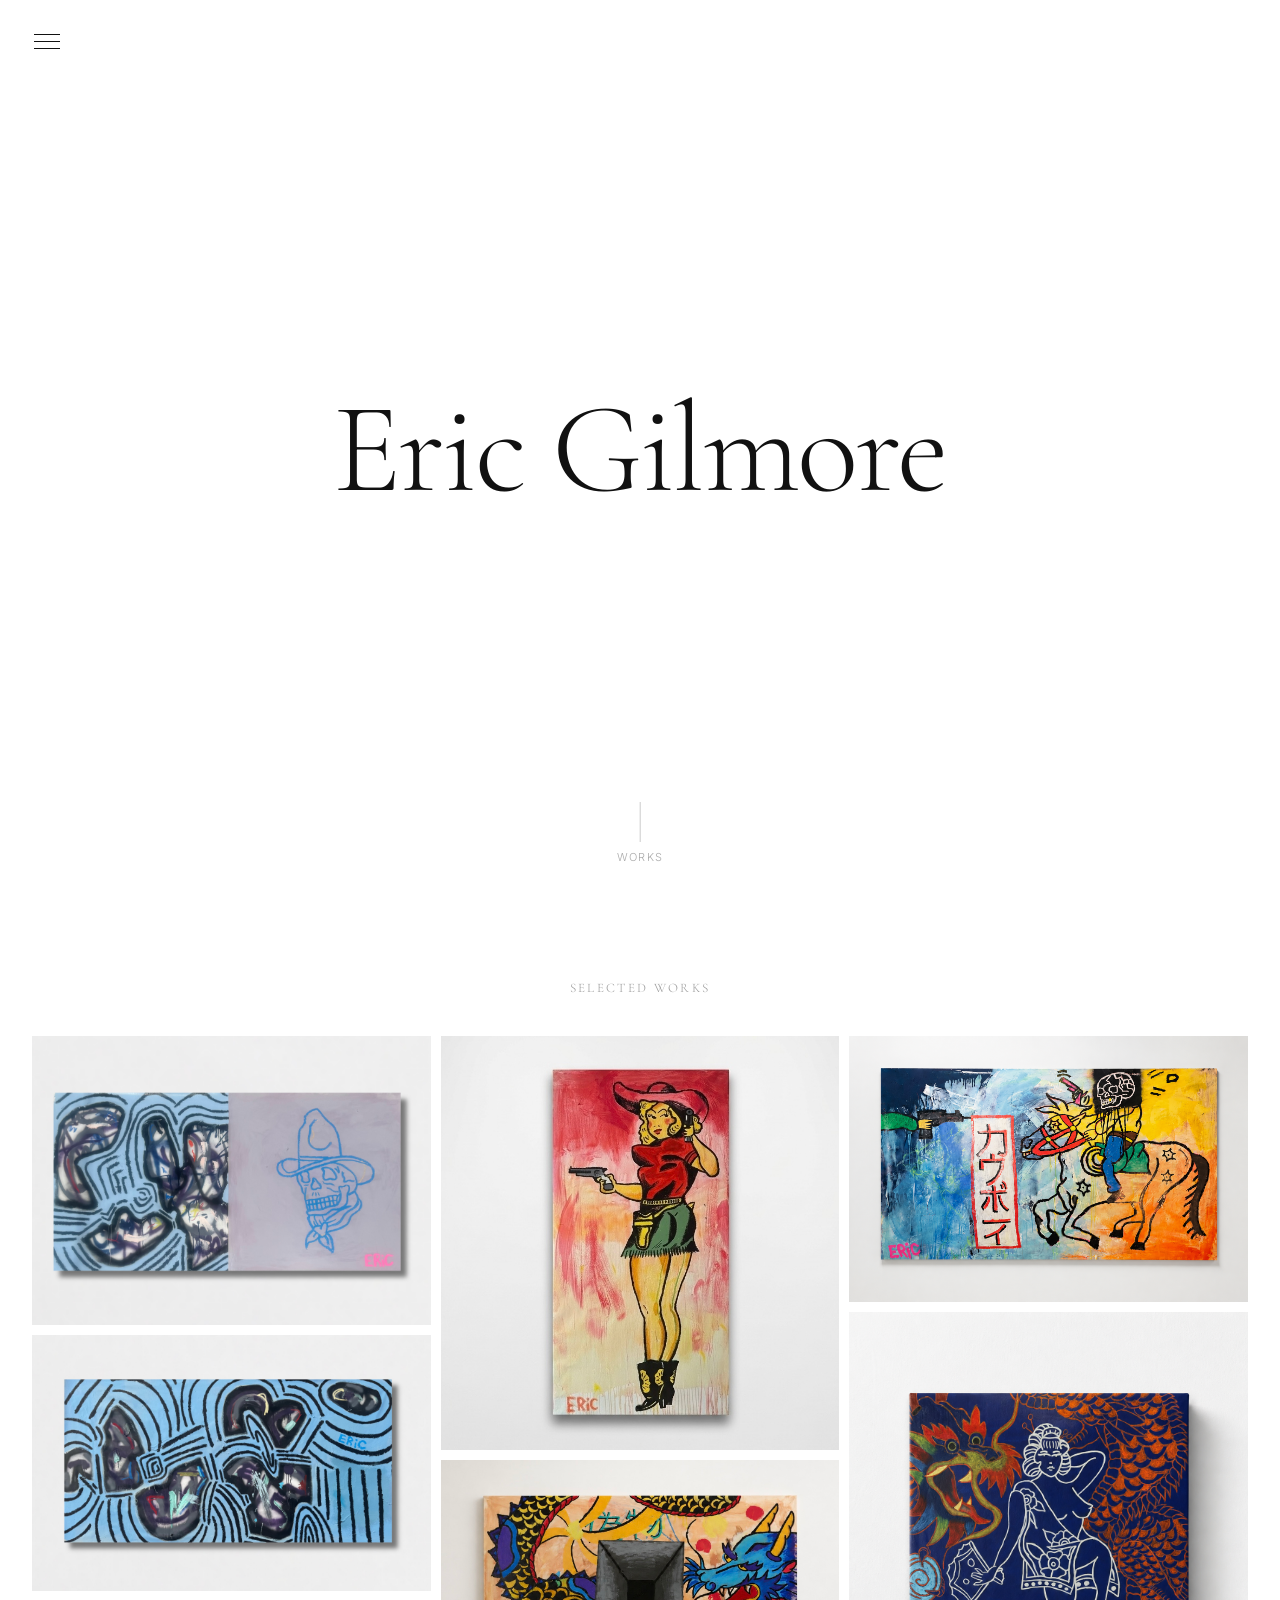
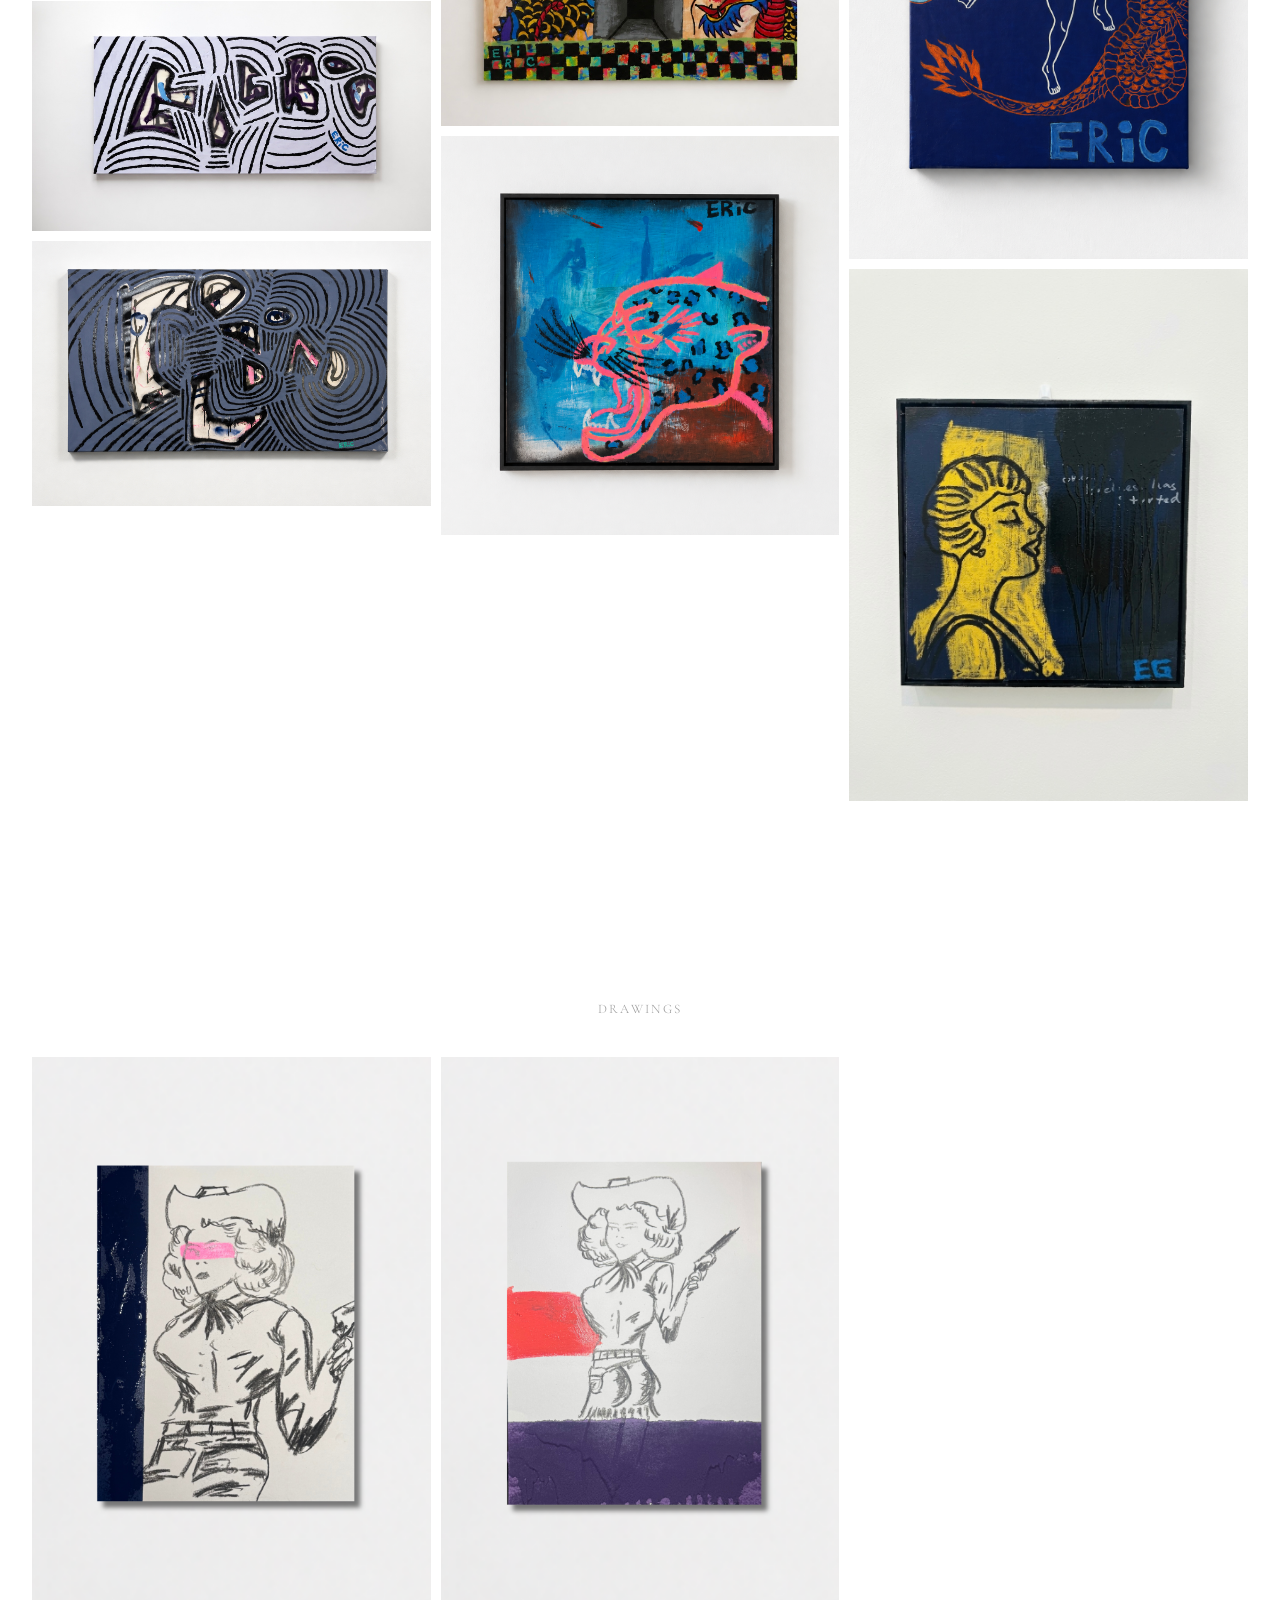
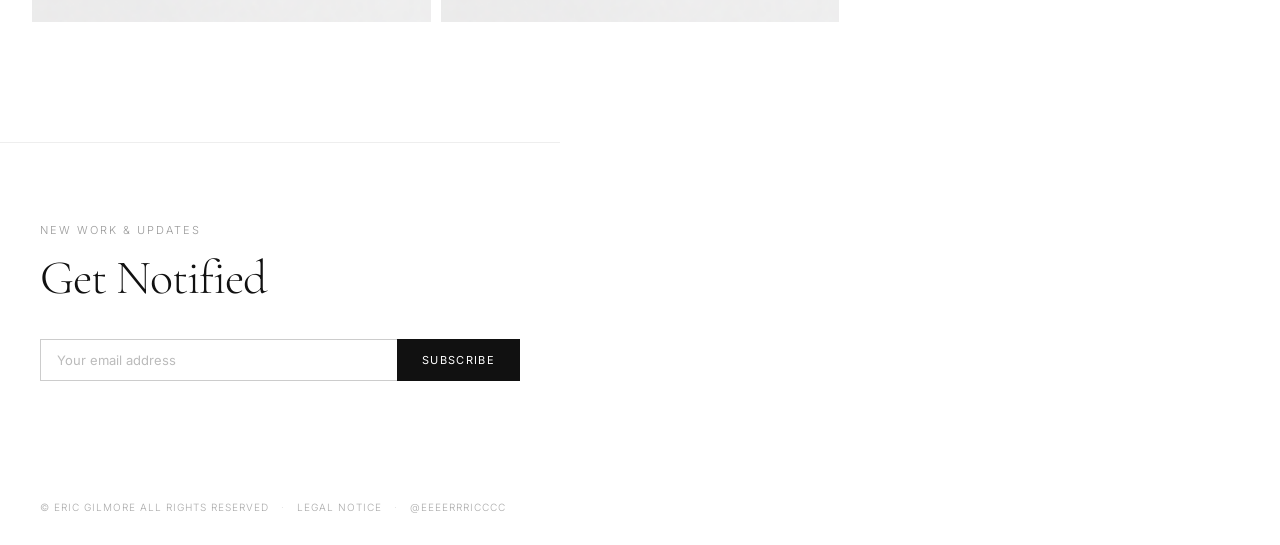
==== commit f637e7ce: "Split cowgirl drawings into originals + prints, add to homepage, and clean up site professionalism -" ====
--- a/index.html
+++ b/index.html
@@ -5,11 +5,18 @@
   <base href="/">
   <meta name="viewport" content="width=device-width, initial-scale=1.0">
   <title>Eric Gilmore — Paintings</title>
-  <meta name="description" content="Original paintings by Eric Gilmore. Oil on canvas and linen.">
+  <meta name="description" content="Original paintings and drawings by Los Angeles artist Eric Gilmore — mixed media works in acrylic, oil, and spray paint exploring identity, culture, and the human experience.">
+  <meta property="og:title" content="Eric Gilmore — Paintings">
+  <meta property="og:description" content="Original paintings and drawings by Los Angeles artist Eric Gilmore — mixed media works in acrylic, oil, and spray paint exploring identity, culture, and the human experience.">
+  <meta property="og:type" content="website">
+  <meta property="og:url" content="https://ericgilmorestudio.com/">
+  <meta property="og:image" content="https://ericgilmorestudio.com/images/eric-headshot/ERIC-34.jpg">
+  <meta name="twitter:card" content="summary_large_image">
   <link rel="preconnect" href="https://fonts.googleapis.com">
   <link rel="preconnect" href="https://fonts.gstatic.com" crossorigin>
   <link href="https://fonts.googleapis.com/css2?family=Cormorant+Garamond:ital,wght@0,300;0,400;1,300&family=Inter:wght@300;400&display=swap" rel="stylesheet">
   <link rel="icon" type="image/jpeg" href="/images/speed-head/speed-logo.jpg">
+  <link rel="apple-touch-icon" href="/images/speed-head/apple-touch-icon.png">
   <link rel="stylesheet" href="css/style.css">
 </head>
 <body>
@@ -27,6 +34,7 @@
     <ul>
       <li><a href="/about/">About</a></li>
       <li><a href="/exhibits/">Exhibits</a></li>
+      <li><a href="/shop/">Shop</a></li>
       <li><a href="/contact/">Contact</a></li>
     </ul>
   </nav>
@@ -44,6 +52,11 @@
   <section class="gallery-section" id="works">
     <h2>Selected Works</h2>
     <div class="gallery" id="gallery"></div>
+  </section>
+
+  <section class="gallery-section" id="drawings">
+    <h2>Drawings</h2>
+    <div class="gallery" id="drawingsGallery"></div>
   </section>
 
   <section class="email-signup">
@@ -66,6 +79,7 @@
   </footer>
 
   <script src="js/artworks.js"></script>
+  <script src="js/shop-products.js"></script>
   <script src="js/main.js"></script>
 </body>
 </html>
--- a/css/style.css
+++ b/css/style.css
@@ -417,6 +417,83 @@
 }
 .painting-inquire:hover { background: #333; }
 
+.venmo-purchase-box {
+  margin-top: 32px;
+  padding: 24px;
+  max-width: 320px;
+  background: #fafafa;
+  border: 1px solid #eee;
+}
+
+.venmo-address-group {
+  margin-bottom: 0;
+}
+
+.venmo-address-label {
+  display: block;
+  font-size: 10px;
+  letter-spacing: 0.14em;
+  text-transform: uppercase;
+  color: #999;
+  margin-bottom: 8px;
+}
+
+.venmo-address-input {
+  display: block;
+  width: 100%;
+  border: 1px solid #ddd;
+  border-radius: 3px;
+  background: #fff;
+  padding: 10px 12px;
+  min-height: 56px;
+  font-family: 'Inter', sans-serif;
+  font-size: 14px;
+  font-weight: 300;
+  color: #111;
+  outline: none;
+  resize: none;
+  transition: border-color 0.2s;
+}
+
+.venmo-address-input::placeholder {
+  color: #bbb;
+}
+
+.venmo-address-input:focus {
+  border-color: #111;
+}
+
+.venmo-address-error {
+  display: none;
+  margin-top: 8px;
+  font-size: 12px;
+  color: #c0392b;
+}
+
+.venmo-address-group.is-invalid .venmo-address-input {
+  border-color: #c0392b;
+}
+
+.venmo-address-group.is-invalid .venmo-address-error {
+  display: block;
+}
+
+.venmo-buy-btn {
+  display: block;
+  width: 100%;
+  text-align: center;
+  margin-top: 16px;
+  box-sizing: border-box;
+}
+
+.venmo-instructions {
+  margin-top: 14px;
+  margin-bottom: 0;
+  font-size: 12px;
+  line-height: 1.6;
+  color: #888;
+}
+
 /* ── Exhibits Page ── */
 .page-header {
   padding: 120px 40px 60px;
@@ -619,6 +696,54 @@
   padding-top: 120%;
   background: #e8e4df;
 }
+
+.about-carousel {
+  position: relative;
+  width: 100%;
+  aspect-ratio: 5 / 6;
+  overflow: hidden;
+  background: #e8e4df;
+}
+
+.about-carousel img {
+  position: absolute;
+  inset: 0;
+  width: 100%;
+  height: 100%;
+  object-fit: cover;
+  opacity: 0;
+  transition: opacity 1s ease;
+}
+
+.about-carousel img.is-active {
+  opacity: 1;
+}
+
+.carousel-arrow {
+  position: absolute;
+  top: 50%;
+  transform: translateY(-50%);
+  background: none;
+  border: none;
+  color: #fff;
+  font-size: 32px;
+  line-height: 1;
+  padding: 8px 14px;
+  cursor: pointer;
+  opacity: 0;
+  transition: opacity 0.3s ease;
+}
+
+.about-carousel:hover .carousel-arrow {
+  opacity: 0.8;
+}
+
+.carousel-arrow:hover {
+  opacity: 1 !important;
+}
+
+.carousel-prev { left: 4px; }
+.carousel-next { right: 4px; }
 
 .about-heading {
   font-family: 'Cormorant Garamond', serif;
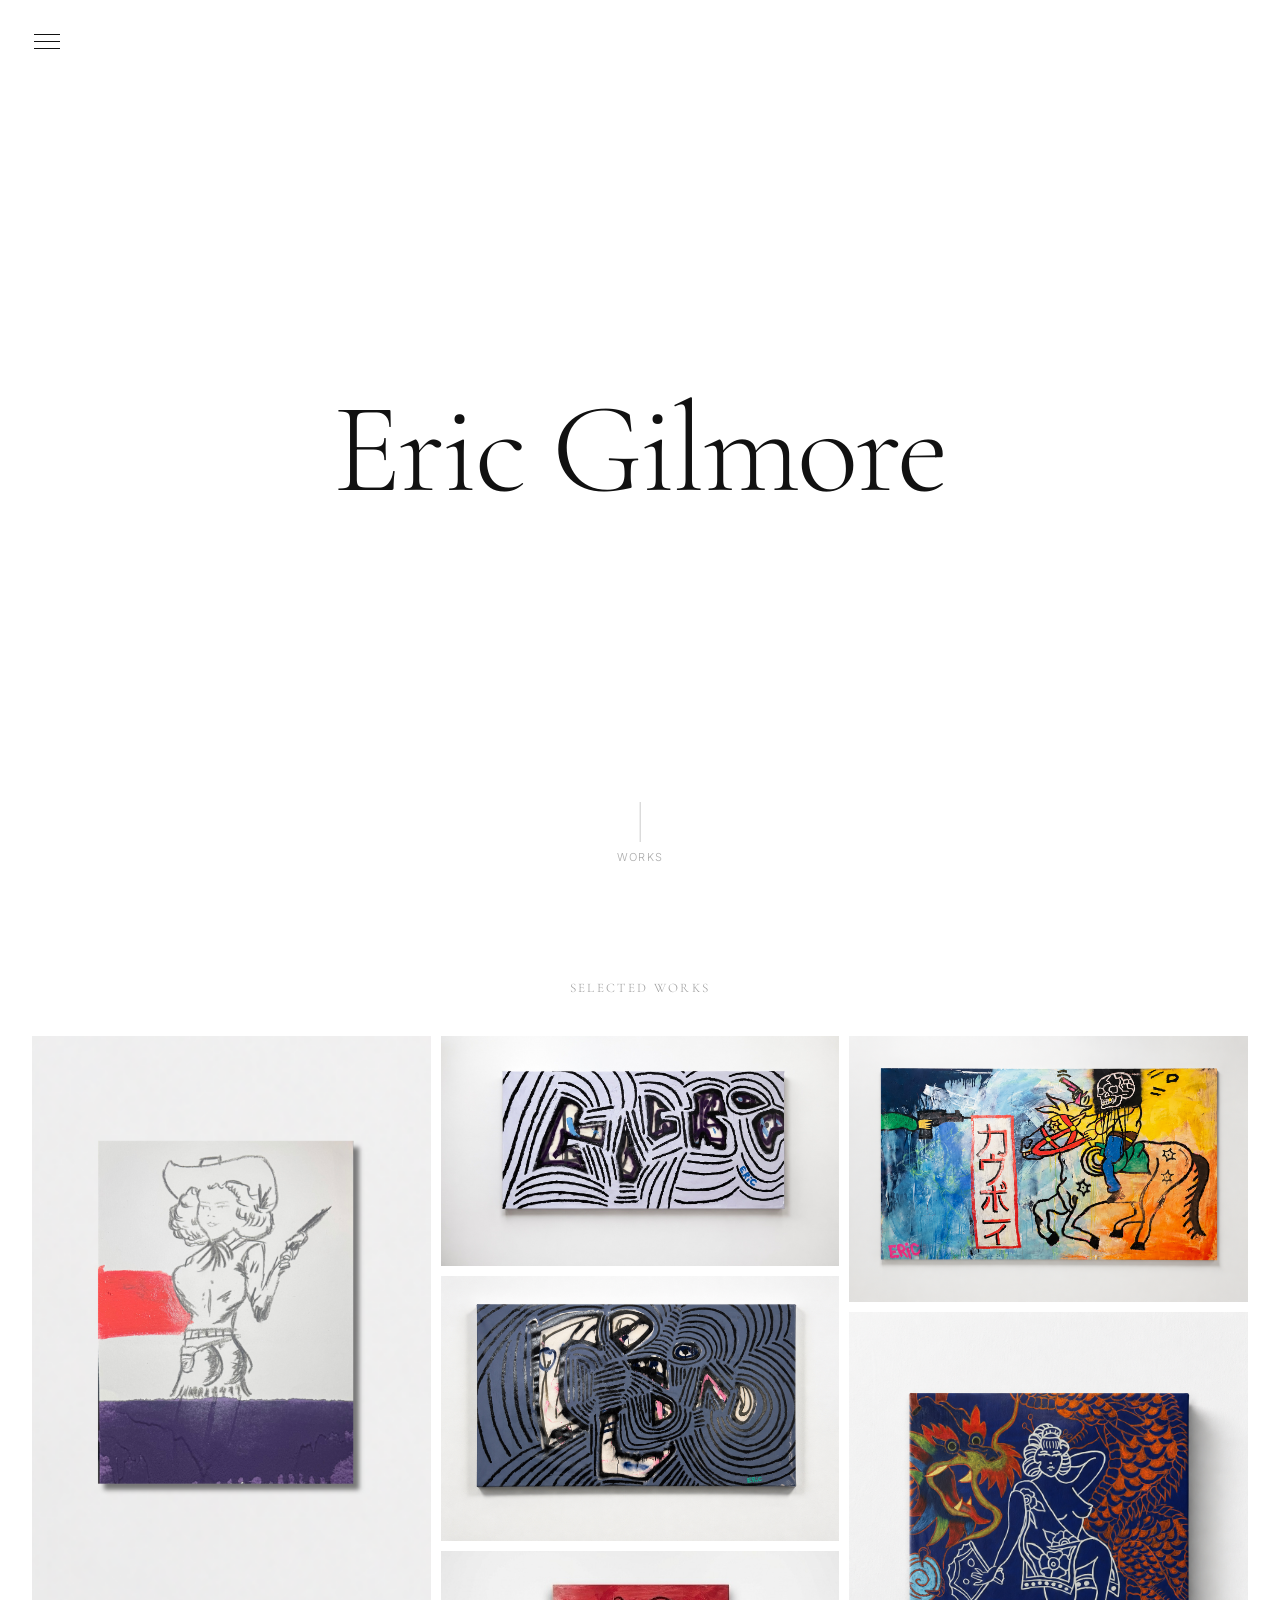
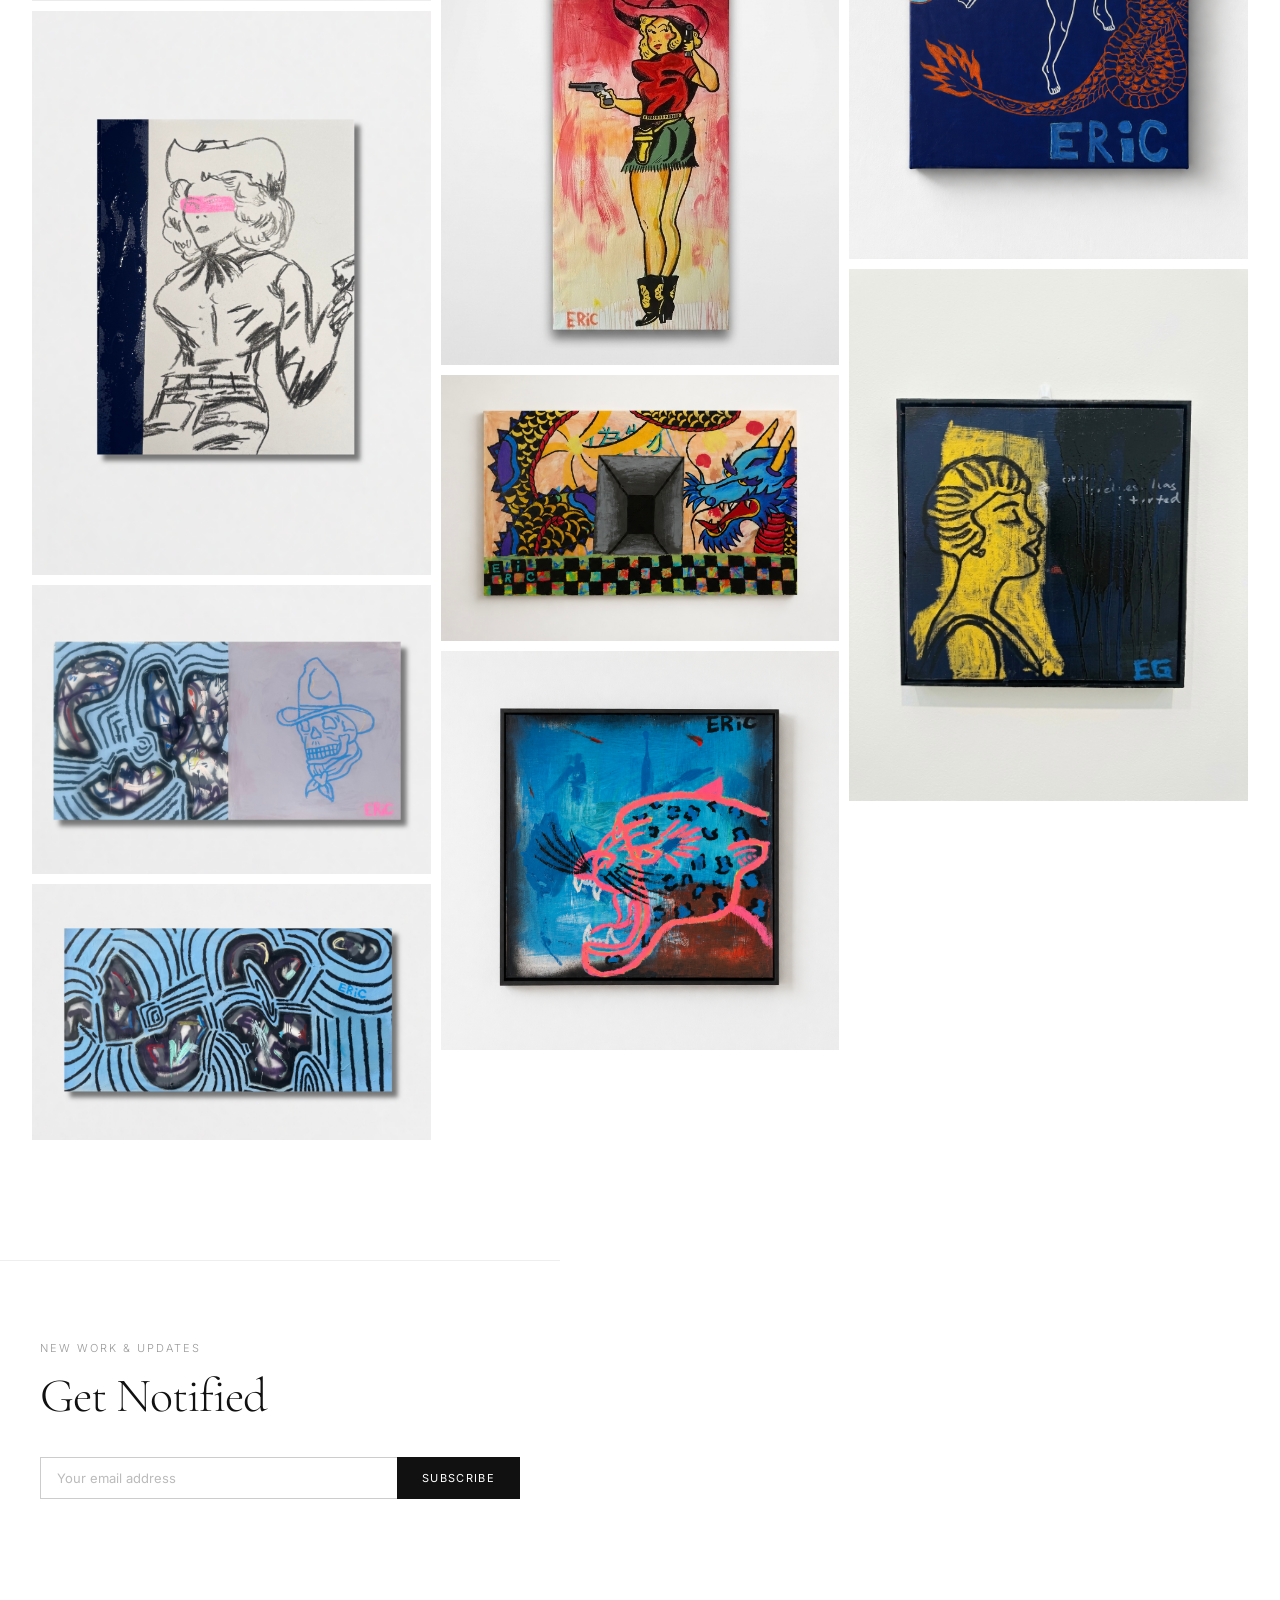
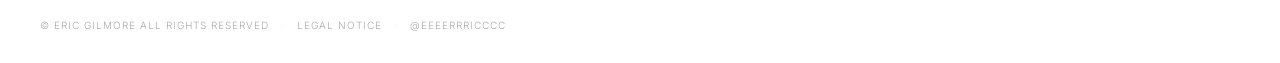
==== commit f127b135: "Move original drawings into the main gallery, keep only prints in shop Originals now live in artwork" ====
--- a/index.html
+++ b/index.html
@@ -54,11 +54,6 @@
     <div class="gallery" id="gallery"></div>
   </section>
 
-  <section class="gallery-section" id="drawings">
-    <h2>Drawings</h2>
-    <div class="gallery" id="drawingsGallery"></div>
-  </section>
-
   <section class="email-signup">
     <p class="email-signup-label">New Work & Updates</p>
     <h2 class="email-signup-heading">Get Notified</h2>
@@ -79,7 +74,6 @@
   </footer>
 
   <script src="js/artworks.js"></script>
-  <script src="js/shop-products.js"></script>
   <script src="js/main.js"></script>
 </body>
 </html>
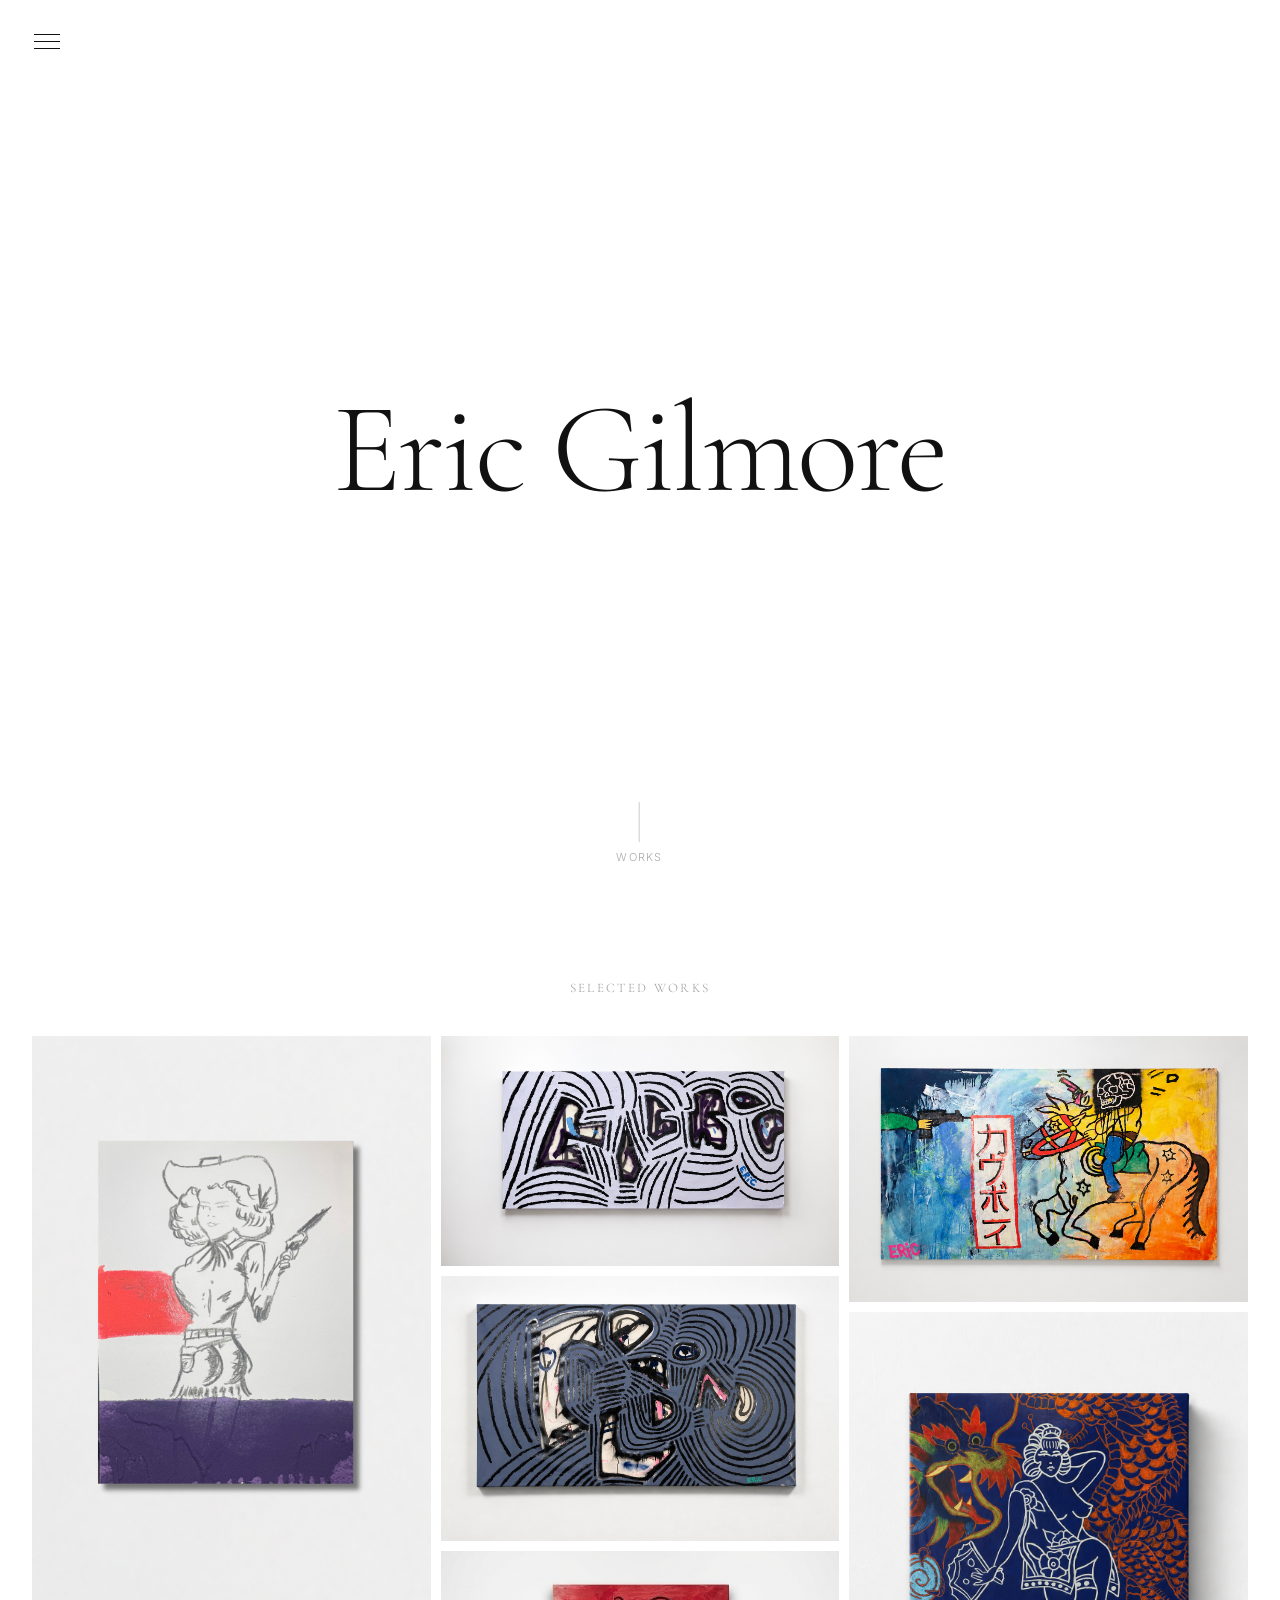
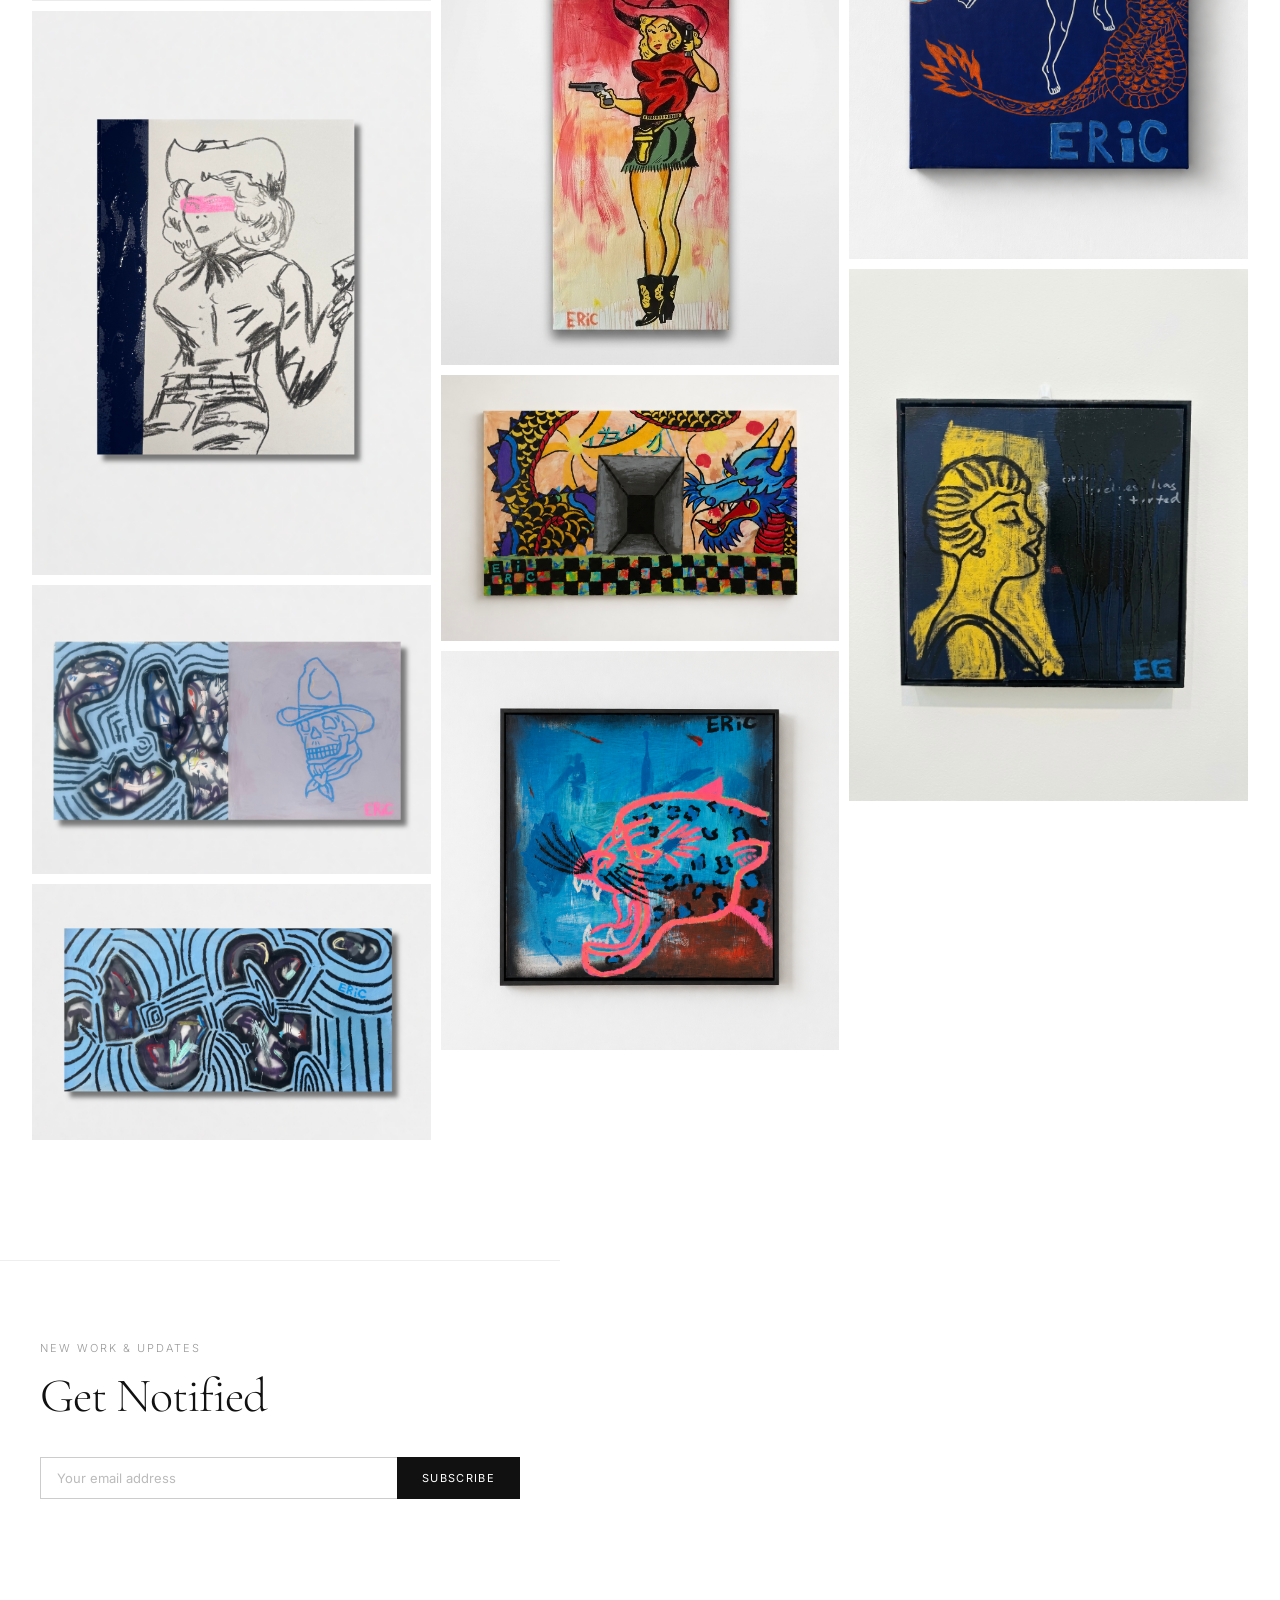
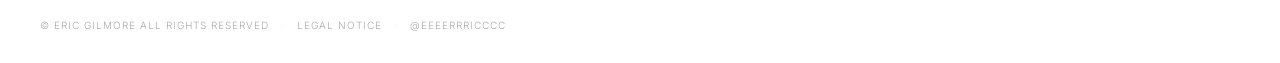
==== commit d8c572a9: "Add Cloudflare Web Analytics to all pages" ====
--- a/index.html
+++ b/index.html
@@ -18,6 +18,26 @@
   <link rel="icon" type="image/jpeg" href="/images/speed-head/speed-logo.jpg">
   <link rel="apple-touch-icon" href="/images/speed-head/apple-touch-icon.png">
   <link rel="stylesheet" href="css/style.css">
+  <script type="application/ld+json">
+  {
+    "@context": "https://schema.org",
+    "@type": "Person",
+    "name": "Eric Gilmore",
+    "url": "https://ericgilmorestudio.com/",
+    "image": "https://ericgilmorestudio.com/images/eric-headshot/ERIC-34.jpg",
+    "jobTitle": "Painter",
+    "description": "Los Angeles-based artist working in acrylic, oil, spray paint, and mixed media.",
+    "address": {
+      "@type": "PostalAddress",
+      "addressLocality": "Los Angeles",
+      "addressRegion": "CA",
+      "addressCountry": "US"
+    },
+    "sameAs": [
+      "https://www.instagram.com/eeeerrricccc"
+    ]
+  }
+  </script>
 </head>
 <body>
 
@@ -75,5 +95,6 @@
 
   <script src="js/artworks.js"></script>
   <script src="js/main.js"></script>
+  <!-- Cloudflare Web Analytics --><script type='module' src='https://static.cloudflareinsights.com/beacon.min.js' data-cf-beacon='{"token": "0b72ef5be64b4dfdb10c02e14c20e4d1"}'></script><!-- End Cloudflare Web Analytics -->
 </body>
 </html>
--- a/css/style.css
+++ b/css/style.css
@@ -493,6 +493,7 @@
   line-height: 1.6;
   color: #888;
 }
+
 
 /* ── Exhibits Page ── */
 .page-header {
